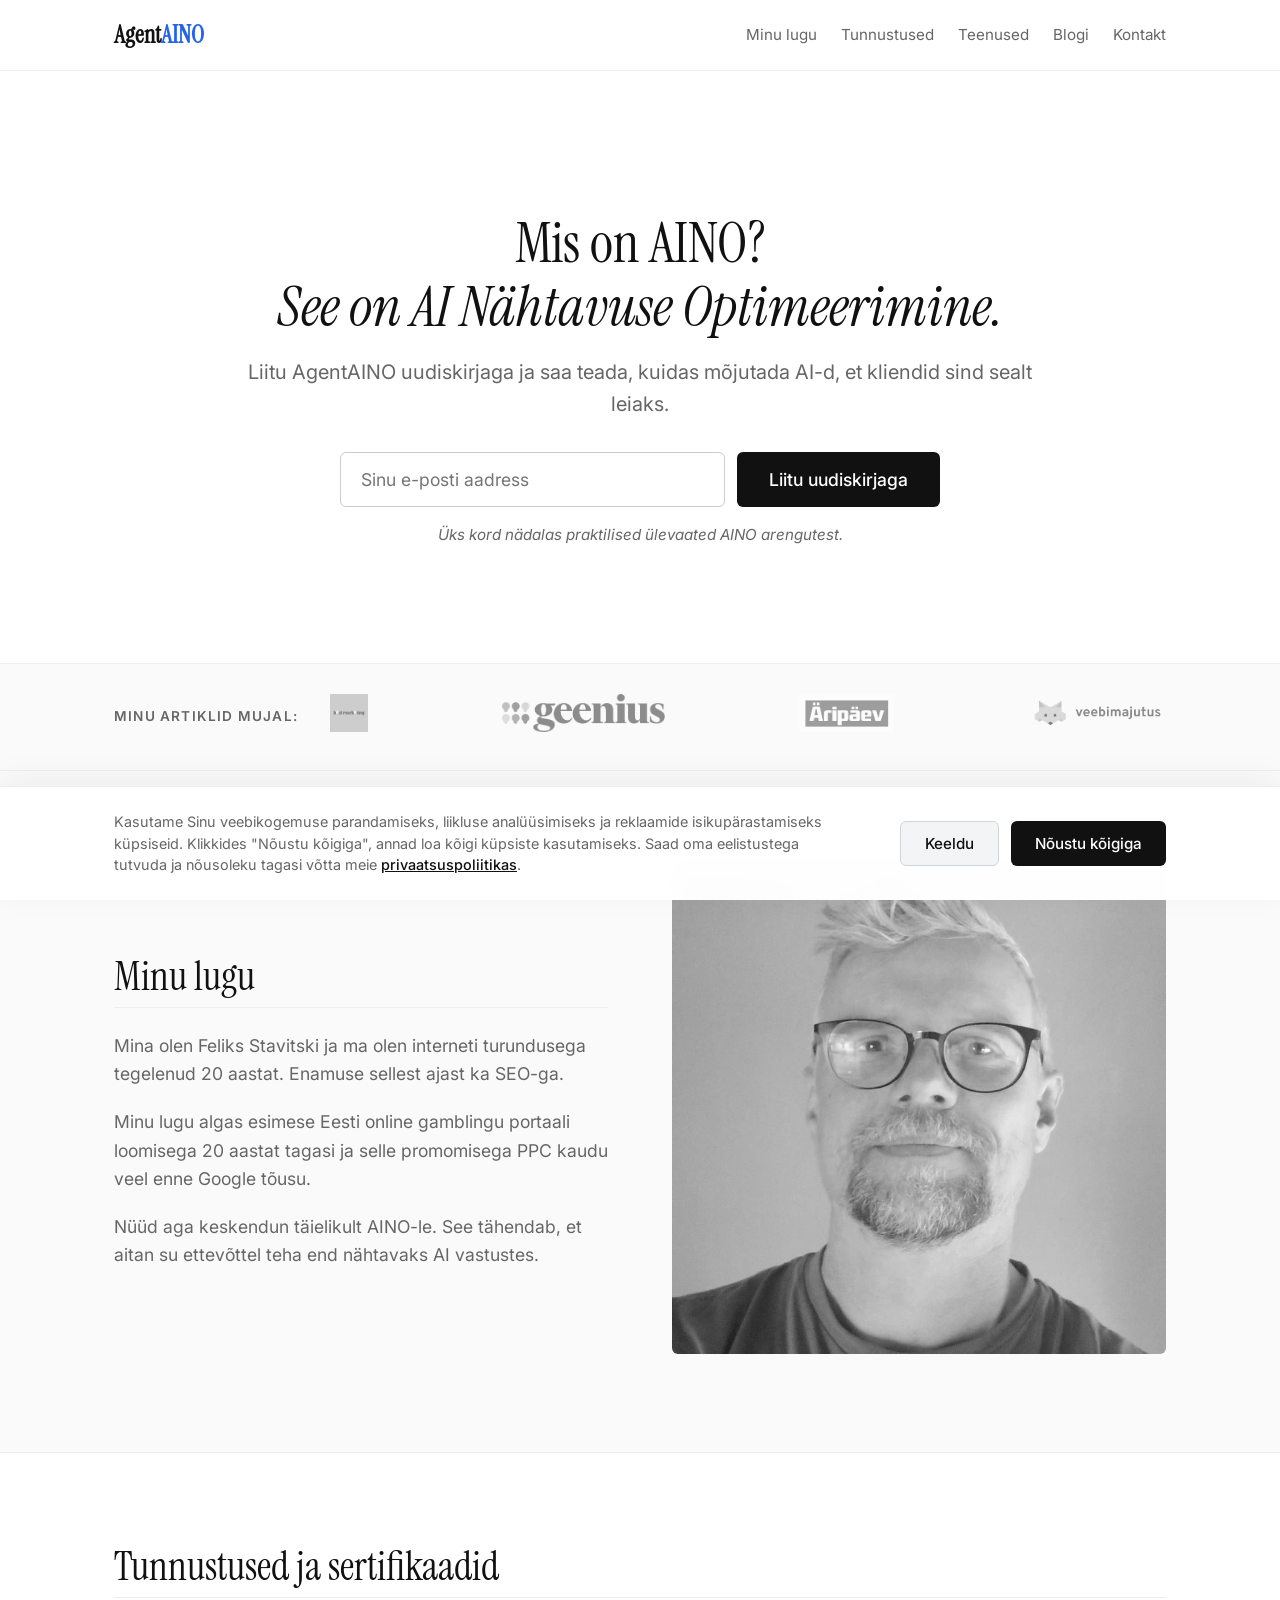
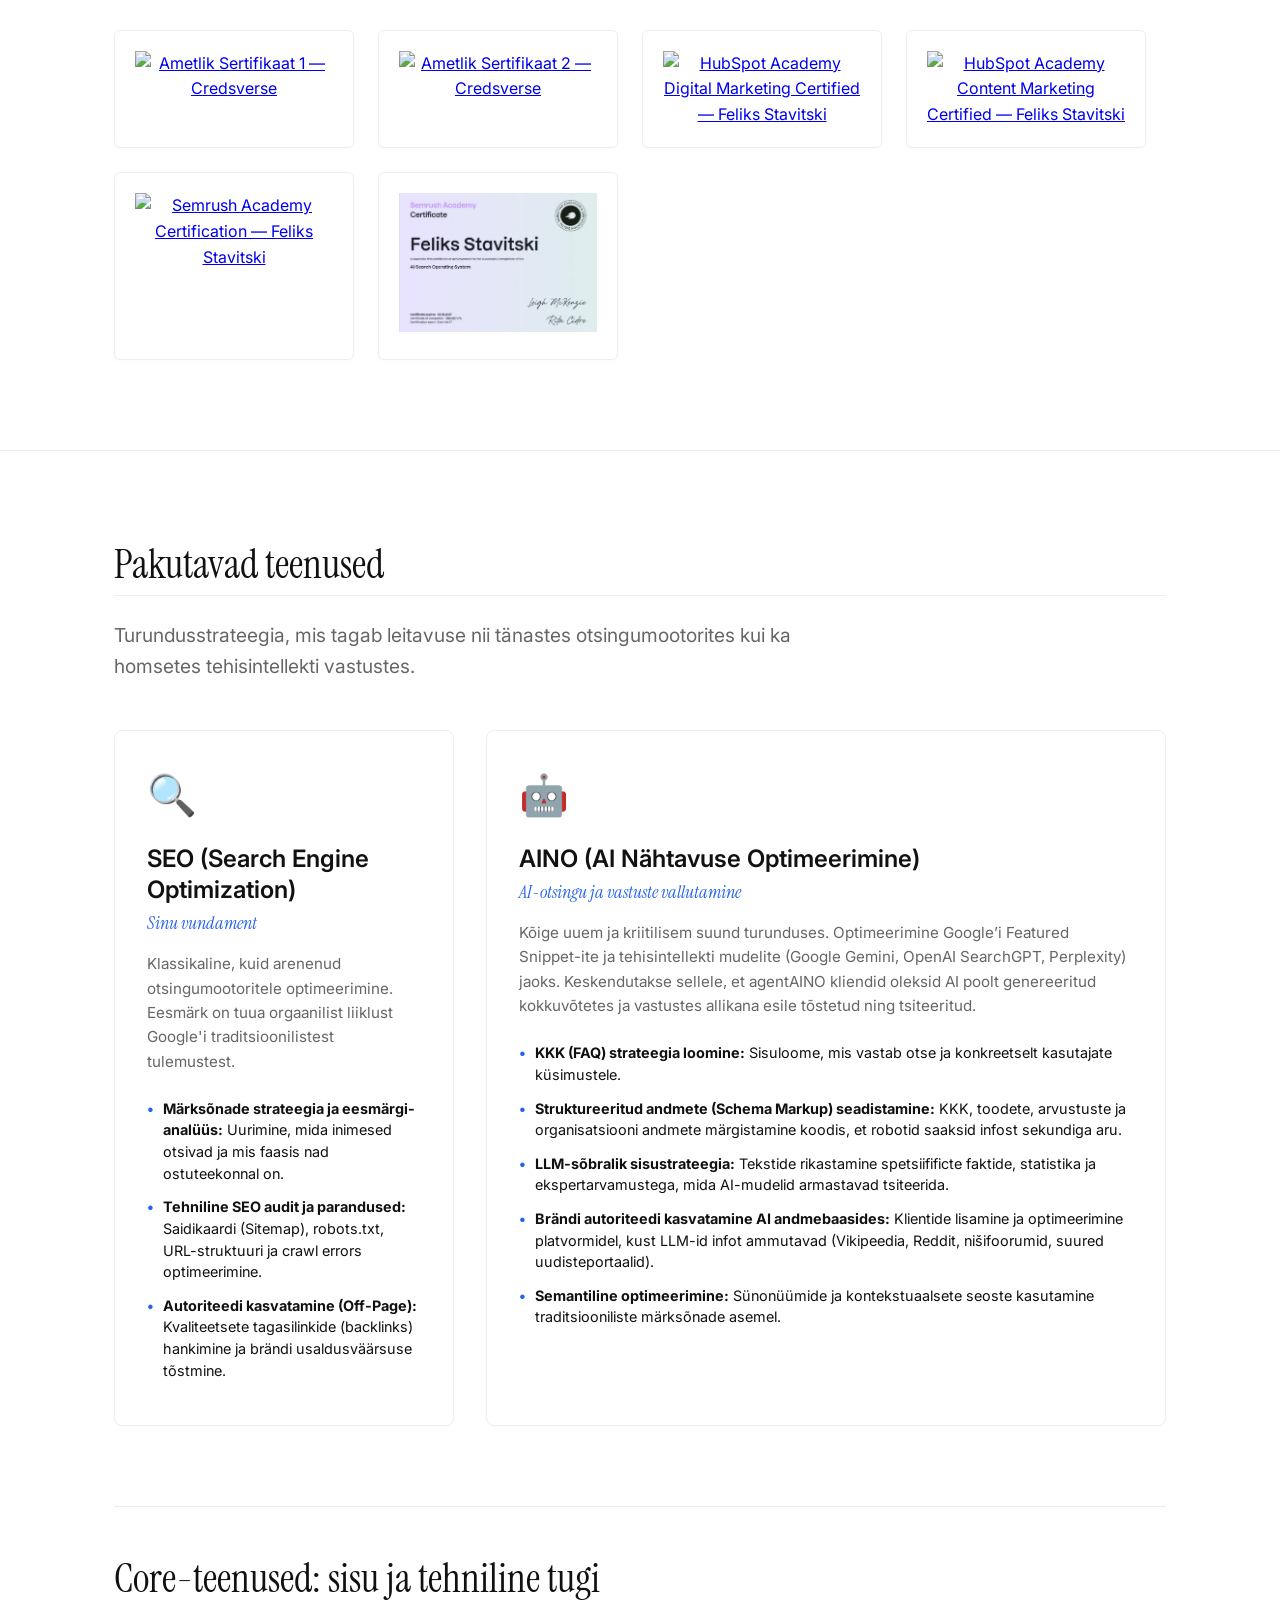
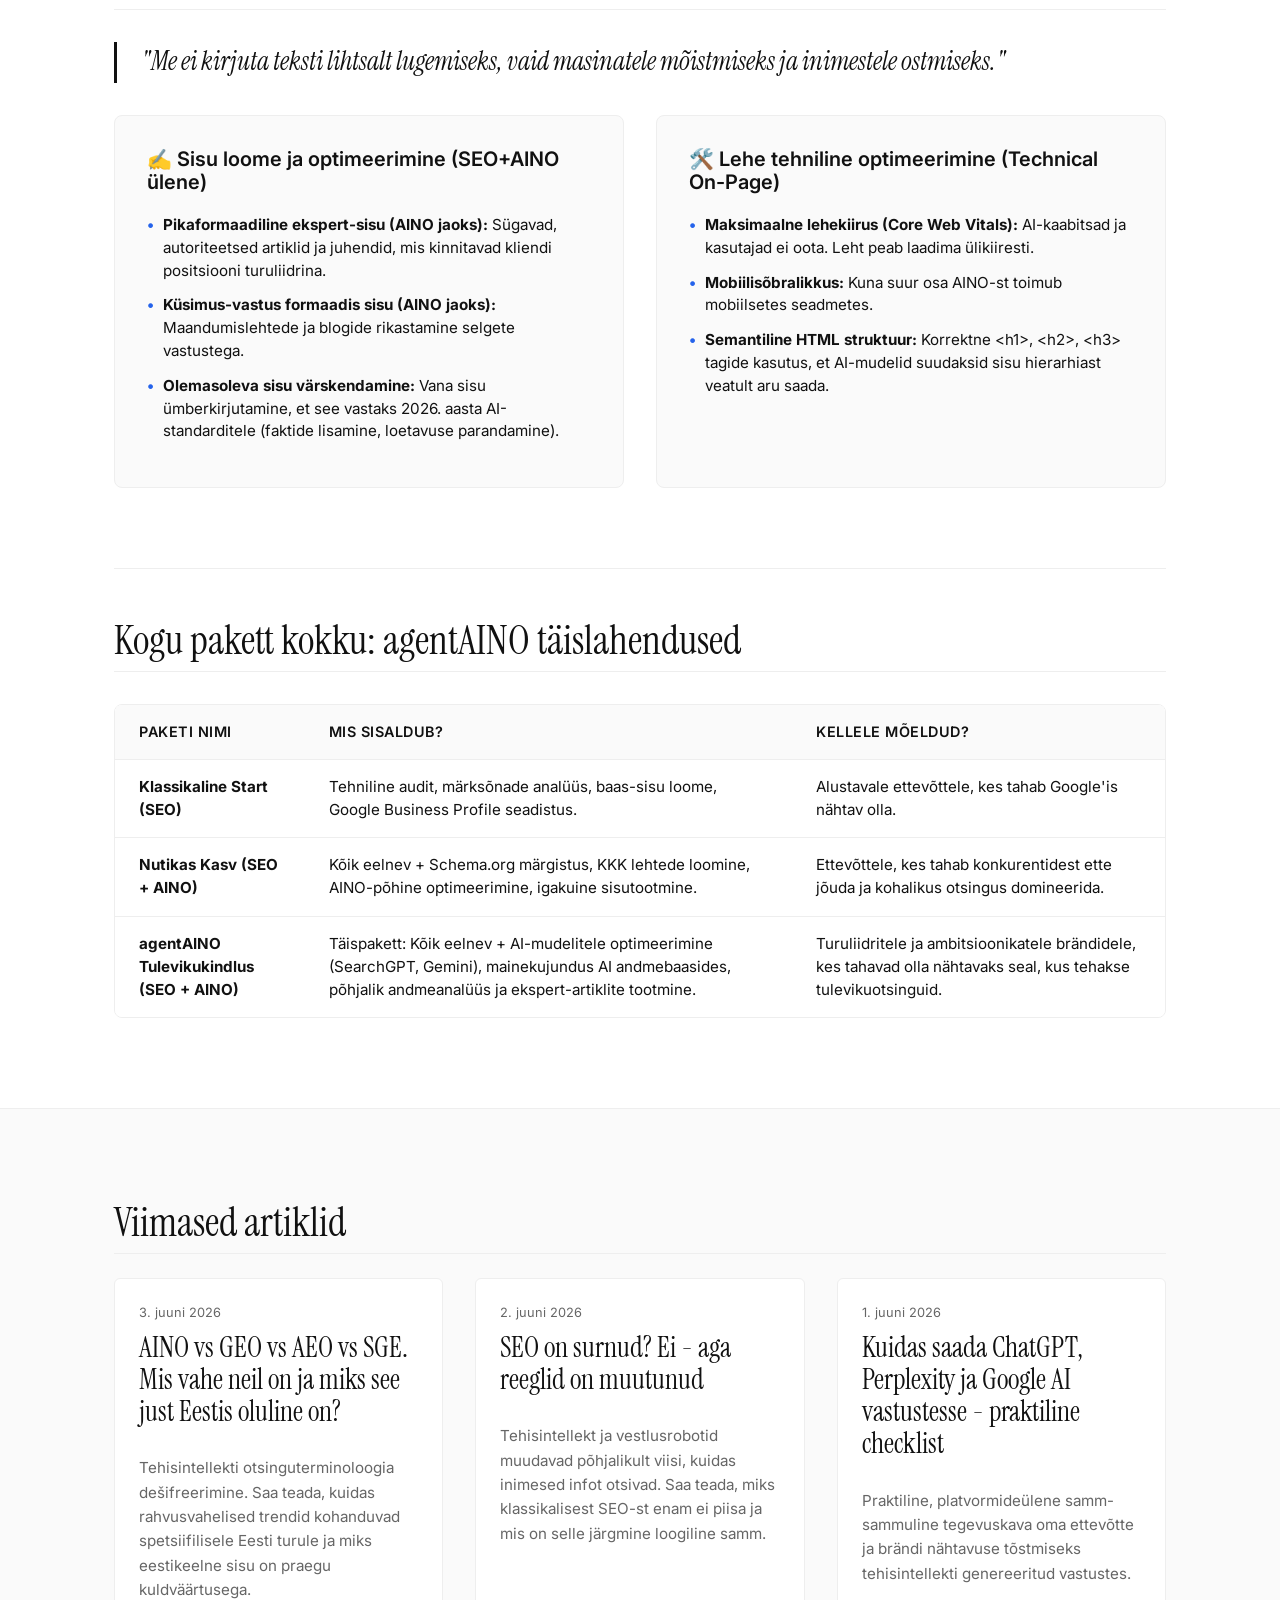
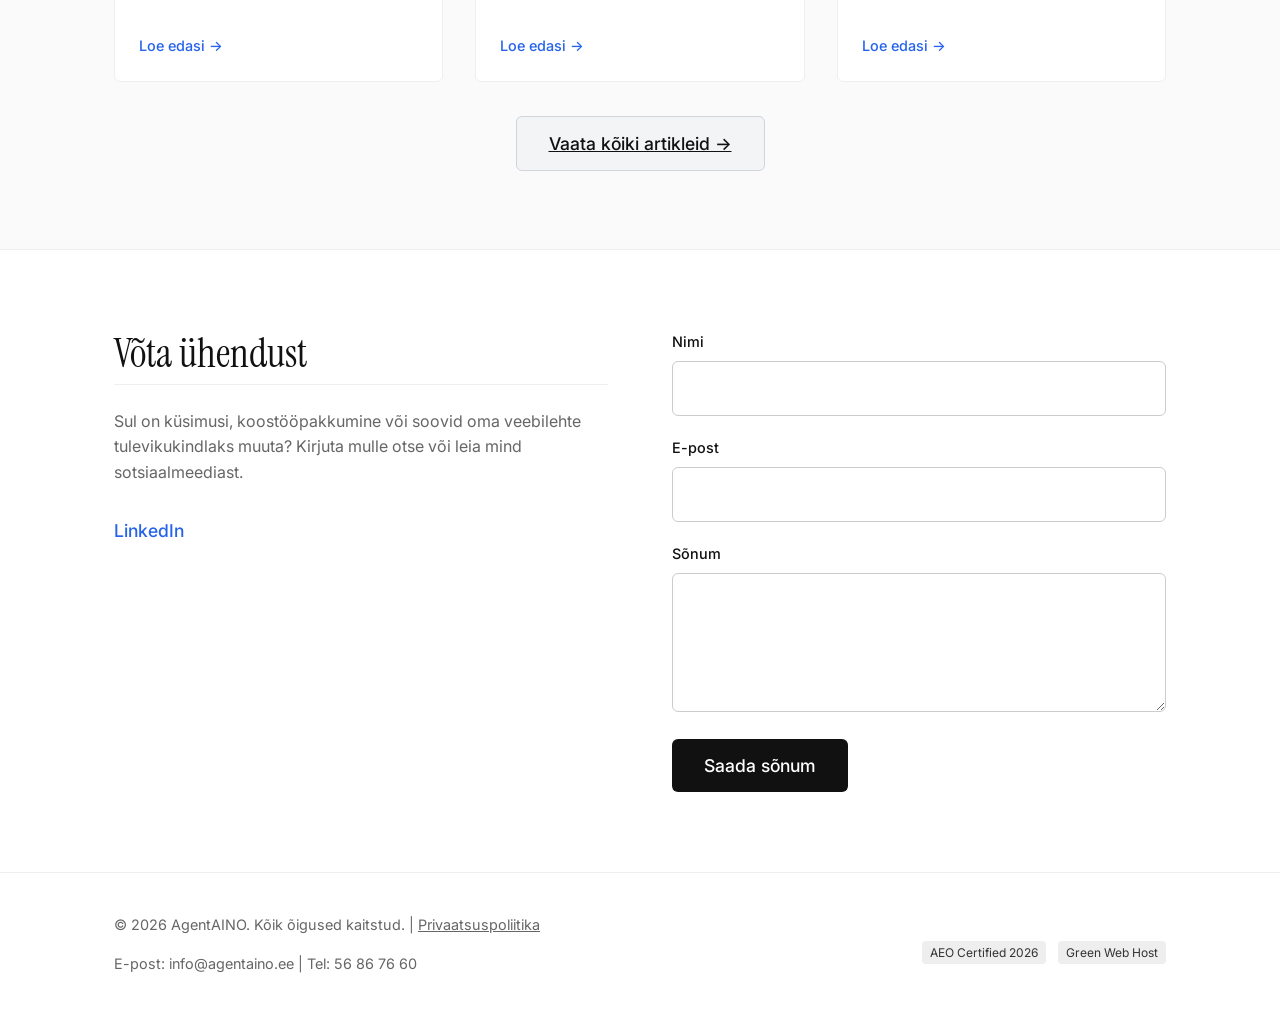
==== index.html @ 5726842a "Update index.html" ====
<!DOCTYPE html>
<html lang="et">
<head>
    <meta charset="UTF-8">
    <meta name="viewport" content="width=device-width, initial-scale=1.0">
    <title>AgentAINO | Feliks Stavitski</title>
    <meta name="description" content="Kuidas mõjutada AI-d, et kliendid sind sealt leiaks. Feliks Stavitski aitab su ettevõttel teha end nähtavaks AI vastustes (AINO).">
    
    <!-- 1. GOOGLE SEARCH CONSOLE KINNITUS -->
    <meta name="google-site-verification" content="PANE_SINU_GOOGLE_SEARCH_CONSOLE_KOOD_SIIN" />

    <!-- 2. GDPR-VASTAV GOOGLE ANALYTICS KOOD KOOS ADMINI VÄLISTAMISEGA -->
    <script>
      if (window.location.search.includes('admin=true')) {
          localStorage.setItem('peida_minu_liiklus', 'true');
          alert('Sinu seade on nüüd Google Analyticsi statistikast edukalt välistatud!');
      }

      function loadGoogleAnalytics() {
          if (localStorage.getItem('peida_minu_liiklus') === 'true') {
              console.log('Google Analytics on brauseri jaoks välja lülitatud (Admin).');
              return;
          }
          if (localStorage.getItem('cookie_consent') === 'accepted') {
              var gaScript = document.createElement('script');
              gaScript.async = true;
              gaScript.src = "https://www.googletagmanager.com/gtag/js?id=G-1CKNGQQE0X";
              document.head.appendChild(gaScript);

              window.dataLayer = window.dataLayer || [];
              function gtag(){dataLayer.push(arguments);}
              gtag('js', new Date());
              gtag('config', 'G-1CKNGQQE0X');
              console.log('Google Analytics edukalt käivitatud nõusoleku alusel.');
          }
      }

      if (localStorage.getItem('cookie_consent') === 'accepted') {
          loadGoogleAnalytics();
      }
    </script>

    <!-- SEO & GEO Meta Tags -->
    <link rel="canonical" href="https://agentaino.ee/">
    <meta name="robots" content="index, follow">
    
    <!-- Open Graph / Facebook -->
    <meta property="og:type" content="website">
    <meta property="og:url" content="https://agentaino.ee/">
    <meta property="og:title" content="AgentAINO | Kuidas mõjutada AI-d, et kliendid sind sealt leiaks">
    <meta property="og:description" content="Feliks Stavitski — 20 aastat internetiturundust ja SEO-d. Nüüd täielikult pühendunud AI Nähtavuse Optimeerimisele.">
    <meta property="og:image" content="https://agentaino.ee/assets/og-image.jpg">

    <!-- Twitter -->
    <meta property="twitter:card" content="summary_large_image">
    <meta property="twitter:url" content="https://agentaino.ee/">
    <meta property="twitter:title" content="AgentAINO | Kuidas mõjutada AI-d, et kliendid sind sealt leiaks">
    <meta property="twitter:description" content="Feliks Stavitski — AI Nähtavuse Optimeerimine (AINO).">

    <!-- Stiilifail -->
    <link rel="stylesheet" href="style.css">

    <!-- AEO/GEO Struktureeritud andmed (JSON-LD) -->
    <script type="application/ld+json">
    {
      "@context": "https://schema.org",
      "@type": "Person",
      "name": "Feliks Stavitski",
      "jobTitle": "AI Nähtavuse Optimeerimise Ekspert",
      "worksFor": {
        "@type": "Organization",
        "name": "AgentAINO"
      },
      "url": "https://agentaino.ee",
      "image": "https://agentaino.ee/assets/AgentAINO_Feliks%20Stavitski.webp",
      "description": "Interneti turunduse ja SEO ekspert 20-aastase kogemusega, kes on keskendunud AI Nähtavuse Optimeerimisele (AINO).",
      "sameAs": [
        "https://www.linkedin.com/in/feliksstavitski/"
      ]
    }
    </script>
</head>
<body>

    <!-- Päis / Navigatsioon -->
    <header class="site-header">
        <div class="container header-container">
            <a href="#" class="logo">Agent<span>AINO</span></a>
            
            <!-- Burger Menüü Nupp -->
            <button class="menu-toggle" aria-label="Ava menüü" aria-expanded="false">
                <span></span>
                <span></span>
                <span></span>
            </button>

            <nav class="main-nav">
                <a href="#minu-lugu">Minu lugu</a>
                <a href="#tunnustused">Tunnustused</a>
                <a href="#teenused">Teenused</a>
                <a href="#blogi">Blogi</a>
                <a href="#kontakt">Kontakt</a>
            </nav>
        </div>
    </header>

    <main>
        <!-- Hero Sektsioon (Uudiskiri) -->
        <section class="hero-section">
            <div class="container hero-container">
                <h1>Mis on AINO? <br><em>See on AI Nähtavuse Optimeerimine.</em></h1>
                <p class="subtitle">Liitu AgentAINO uudiskirjaga ja saa teada, kuidas mõjutada AI-d, et kliendid sind sealt leiaks.</p>
                
                <form class="newsletter-form" action="#" method="POST">
                    <input type="email" name="email" placeholder="Sinu e-posti aadress" required aria-label="E-post">
                    <button type="submit" class="btn">Liitu uudiskirjaga</button>
                </form>
                
                <p class="form-explanation">Üks kord nädalas praktilised ülevaated AINO arengutest.</p>
            </div>
        </section>

        <!-- MEEDIA LOGORIBA -->
        <section class="media-section">
            <div class="container media-container">
                <span class="media-title">Minu artiklid mujal:</span>
                <div class="media-logos">
                    <a href="https://www.bestmarketing.ee/arvamused/2025/11/05/feliks-stavitski-kuidas-ai-voiks-muuta-eesti-vaikeettevotete-eksporti" target="_blank" rel="noopener">
                        <img src="assets/Feliks_Stavitski_artikkel_bestmarketing.webp" alt="Feliks Stavitski eksperdiartikkel BestMarketing portaalis" loading="lazy">
                    </a>
                    <a href="https://geenius.delfi.ee/artikkel/120513293/milliseid-numbreid-tuleb-veebilehe-analuutikas-kindlasti-jalgida" target="_blank" rel="noopener">
                        <img src="assets/Feliks_Stavitski_artikkel_geenius.webp" alt="Feliks Stavitski digiartikkel Geenius portaalis" loading="lazy">
                    </a>
                    <a href="https://www.aripaev.ee/arvamused/2026/04/08/feliks-stavitski-laseme-tehisarul-riigi-ara-automatiseerida" target="_blank" rel="noopener">
                        <img src="assets/Feliks_Stavitski_artikkel_%C3%A4rip%C3%A4ev.webp" alt="Feliks Stavitski arvamuslugu Äripäevas" loading="lazy">
                    </a>
                    <a href="https://www.veebimajutus.ee/blogi/milliseid-vigu-inimesed-seo-optimeerimisel-teevad" target="_blank" rel="noopener">
                        <img src="assets/Feliks_Stavitski_artikkel_veebimajutus.webp" alt="Feliks Stavitski SEO-artikkel Veebimajutuse blogis" loading="lazy">
                    </a>
                </div>
            </div>
        </section>

        <!-- Minu lugu Sektsioon -->
        <section id="minu-lugu" class="about-section">
            <div class="container about-container">
                <div class="about-text">
                    <h2>Minu lugu</h2>
                    <p>Mina olen Feliks Stavitski ja ma olen interneti turundusega tegelenud 20 aastat. Enamuse sellest ajast ka SEO-ga.</p>
                    <p>Minu lugu algas esimese Eesti online gamblingu portaali loomisega 20 aastat tagasi ja selle promomisega PPC kaudu veel enne Google tõusu.</p>
                    <p>Nüüd aga keskendun täielikult AINO-le. See tähendab, et aitan su ettevõttel teha end nähtavaks AI vastustes.</p>
                </div>
                <div class="about-image">
                    <img src="assets/AgentAINO_Feliks%20Stavitski.webp" alt="Feliks Stavitski — AI nähtavuse optimeerimise (AINO) ja GEO ekspert, AgentAINO asutaja" loading="lazy">
                </div>
            </div>
        </section>

        <!-- TUNNUSTUSED JA SERTIFIKAADID (Täiendatud AI Search Operating System sertifikaadiga) -->
        <section id="tunnustused" class="certificates-section">
            <div class="container">
                <h2>Tunnustused ja sertifikaadid</h2>
                <div class="certificates-grid">
                    <a href="https://credsverse.com/credentials/02e17697-cbb0-40c7-9d77-47339e58a137?preview=2" target="_blank" rel="noopener">
                        <img src="https://cdn.certifier.io/829696cd-5e45-4776-92f8-4599322eb12d/credentials/01kss4g2xgybfp8n444ky3b62r/designs/01k5rpvwr2jsne68h3k9tbqrrk/rMreqlpdy-.png" alt="Ametlik Sertifikaat 1 — Credsverse" loading="lazy">
                    </a>
                    <a href="https://credsverse.com/credentials/1406b9cf-5219-427c-a796-517bdebd5019?preview=2" target="_blank" rel="noopener">
                        <img src="https://cdn.certifier.io/829696cd-5e45-4776-92f8-4599322eb12d/credentials/01ksp6h95vzcv12p7e8jfkftav/designs/01jkd9x7dv62fr6v3bqykrz07q/82gJo0-h1b.png" alt="Ametlik Sertifikaat 2 — Credsverse" loading="lazy">
                    </a>
                    <a href="https://app-eu1.hubspot.com/academy/achievements/qkfc47m3/en/1/feliks-stavitski/digital-marketing-certified" target="_blank" rel="noopener" title="Digital Marketing Certified">
                        <img src="https://hubspot-credentials-na1.s3.amazonaws.com/prod/badges/user/6d4f060c3f2d4fe18c5c02876203dd7a.png" alt="HubSpot Academy Digital Marketing Certified — Feliks Stavitski" loading="lazy">
                    </a>
                    <a href="https://app-eu1.hubspot.com/academy/achievements/gd0zvj7b/en/1/feliks-stavitski/content-marketing-certified" target="_blank" rel="noopener" title="Content Marketing Certified">
                        <img src="https://hubspot-credentials-na1.s3.amazonaws.com/prod/badges/user/75b57637818d48fba0bc82acff2e002c.png" alt="HubSpot Academy Content Marketing Certified — Feliks Stavitski" loading="lazy">
                    </a>
                    <a href="https://static.semrush.com/academy/certificates/88b0817e7b/feliks-stavitski_37.pdf" target="_blank" rel="noopener" title="Semrush Academy Certified">
                        <img src="https://cdn.worldvectorlogo.com/logos/semrush-icon.svg" alt="Semrush Academy Certification — Feliks Stavitski" loading="lazy">
                    </a>
                    <a href="assets/AI-Search-Operating-System-sertifikaat.webp" target="_blank" rel="noopener" title="AI Search Operating System Certified">
                        <img src="assets/AI-Search-Operating-System-sertifikaat.webp" alt="AI Search Operating System Sertifikaat — Feliks Stavitski" loading="lazy">
                    </a>
                </div>
            </div>
        </section>

        <!-- TEENUSTE SEKTSIOON -->
        <section id="teenused" class="services-section">
            <div class="container">
                <h2>Pakutavad teenused</h2>
                <p class="section-lead">Turundusstrateegia, mis tagab leitavuse nii tänastes otsingumootorites kui ka homsetes tehisintellekti vastustes.</p>
                
                <div class="services-pillars">
                    <!-- SEO tulp (1/3 laiust) -->
                    <div class="pillar-card">
                        <div class="pillar-icon">🔍</div>
                        <h3>SEO (Search Engine Optimization) <br><span>Sinu vundament</span></h3>
                        <p>Klassikaline, kuid arenenud otsingumootoritele optimeerimine. Eesmärk on tuua orgaanilist liiklust Google'i traditsioonilistest tulemustest.</p>
                        <ul>
                            <li><strong>Märksõnade strateegia ja eesmärgi-analüüs:</strong> Uurimine, mida inimesed otsivad ja mis faasis nad ostuteekonnal on.</li>
                            <li><strong>Tehniline SEO audit ja parandused:</strong> Saidikaardi (Sitemap), robots.txt, URL-struktuuri ja crawl errors optimeerimine.</li>
                            <li><strong>Autoriteedi kasvatamine (Off-Page):</strong> Kvaliteetsete tagasilinkide (backlinks) hankimine ja brändi usaldusväärsuse tõstmine.</li>
                        </ul>
                    </div>

                    <!-- AINO tulp (2/3 laiust) -->
                    <div class="pillar-card">
                        <div class="pillar-icon">🤖</div>
                        <h3>AINO (AI Nähtavuse Optimeerimine) <br><span>AI-otsingu ja vastuste vallutamine</span></h3>
                        <p>Kõige uuem ja kriitilisem suund turunduses. Optimeerimine Google’i Featured Snippet-ite ja tehisintellekti mudelite (Google Gemini, OpenAI SearchGPT, Perplexity) jaoks. Keskendutakse sellele, et agentAINO kliendid oleksid AI poolt genereeritud kokkuvõtetes ja vastustes allikana esile tõstetud ning tsiteeritud.</p>
                        <div class="pillar-features-grid">
                            <ul>
                                <li><strong>KKK (FAQ) strateegia loomine:</strong> Sisuloome, mis vastab otse ja konkreetselt kasutajate küsimustele.</li>
                                <li><strong>Struktureeritud andmete (Schema Markup) seadistamine:</strong> KKK, toodete, arvustuste ja organisatsiooni andmete märgistamine koodis, et robotid saaksid infost sekundiga aru.</li>
                                <li><strong>LLM-sõbralik sisustrateegia:</strong> Tekstide rikastamine spetsiifificte faktide, statistika ja ekspertarvamustega, mida AI-mudelid armastavad tsiteerida.</li>
                                <li><strong>Brändi autoriteedi kasvatamine AI andmebaasides:</strong> Klientide lisamine ja optimeerimine platvormidel, kust LLM-id infot ammutavad (Vikipeedia, Reddit, nišifoorumid, suured uudisteportaalid).</li>
                                <li><strong>Semantiline optimeerimine:</strong> Sünonüümide ja kontekstuaalsete seoste kasutamine traditsiooniliste märksõnade asemel.</li>
                            </ul>
                        </div>
                    </div>
                </div>

                <!-- Core-teenused -->
                <div class="core-services-block">
                    <h2>Core-teenused: sisu ja tehniline tugi</h2>
                    <blockquote class="services-quote">"Me ei kirjuta teksti lihtsalt lugemiseks, vaid masinatele mõistmiseks ja inimestele ostmiseks."</blockquote>
                    
                    <div class="core-grid">
                        <div class="core-card">
                            <h3>✍️ Sisu loome ja optimeerimine (SEO+AINO ülene)</h3>
                            <ul>
                                <li><strong>Pikaformaadiline ekspert-sisu (AINO jaoks):</strong> Sügavad, autoriteetsed artiklid ja juhendid, mis kinnitavad kliendi positsiooni turuliidrina.</li>
                                <li><strong>Küsimus-vastus formaadis sisu (AINO jaoks):</strong> Maandumislehtede ja blogide rikastamine selgete vastustega.</li>
                                <li><strong>Olemasoleva sisu värskendamine:</strong> Vana sisu ümberkirjutamine, et see vastaks 2026. aasta AI-standarditele (faktide lisamine, loetavuse parandamine).</li>
                            </ul>
                        </div>
                        <div class="core-card">
                            <h3>🛠️ Lehe tehniline optimeerimine (Technical On-Page)</h3>
                            <ul>
                                <li><strong>Maksimaalne lehekiirus (Core Web Vitals):</strong> AI-kaabitsad ja kasutajad ei oota. Leht peab laadima ülikiiresti.</li>
                                <li><strong>Mobiilisõbralikkus:</strong> Kuna suur osa AINO-st toimub mobiilsetes seadmetes.</li>
                                <li><strong>Semantiline HTML struktuur:</strong> Korrektne &lt;h1&gt;, &lt;h2&gt;, &lt;h3&gt; tagide kasutus, et AI-mudelid suudaksid sisu hierarhiast veatult aru saada.</li>
                            </ul>
                        </div>
                    </div>
                </div>

                <!-- Täislahendused / Paketid -->
                <div class="packages-block">
                    <h2>Kogu pakett kokku: agentAINO täislahendused</h2>
                    <div class="table-container">
                        <table>
                            <thead>
                                <tr>
                                    <th>Paketi nimi</th>
                                    <th>Mis sisaldub?</th>
                                    <th>Kellele mõeldud?</th>
                                </tr>
                            </thead>
                            <tbody>
                                <tr>
                                    <td><strong>Klassikaline Start (SEO)</strong></td>
                                    <td>Tehniline audit, märksõnade analüüs, baas-sisu loome, Google Business Profile seadistus.</td>
                                    <td>Alustavale ettevõttele, kes tahab Google'is nähtav olla.</td>
                                </tr>
                                <tr>
                                    <td><strong>Nutikas Kasv (SEO + AINO)</strong></td>
                                    <td>Kõik eelnev + Schema.org märgistus, KKK lehtede loomine, AINO-põhine optimeerimine, igakuine sisutootmine.</td>
                                    <td>Ettevõttele, kes tahab konkurentidest ette jõuda ja kohalikus otsingus domineerida.</td>
                                </tr>
                                <tr>
                                    <td><strong>agentAINO Tulevikukindlus<br>(SEO + AINO)</strong></td>
                                    <td>Täispakett: Kõik eelnev + AI-mudelitele optimeerimine (SearchGPT, Gemini), mainekujundus AI andmebaasides, põhjalik andmeanalüüs ja ekspert-artiklite tootmine.</td>
                                    <td>Turuliidritele ja ambitsioonikatele brändidele, kes tahavad olla nähtavaks seal, kus tehakse tulevikuotsinguid.</td>
                                </tr>
                            </tbody>
                        </table>
                    </div>
                </div>

            </div>
        </section>

        <!-- Blogi Sektsioon -->
        <section id="blogi" class="blog-section">
            <div class="container">
                <h2>Viimased artiklid</h2>
                <div class="blog-grid">
                    
                    <!-- Artikkel 1 -->
                    <article class="blog-card">
                        <span class="blog-date">3. juuni 2026</span>
                        <h3><a href="blogi/aino-vs-geo-aeo-sge.html">AINO vs GEO vs AEO vs SGE. Mis vahe neil on ja miks see just Eestis oluline on?</a></h3>
                        <p>Tehisintellekti otsinguterminoloogia dešifreerimine. Saa teada, kuidas rahvusvahelised trendid kohanduvad spetsiifilisele Eesti turule ja miks eestikeelne sisu on praegu kuldväärtusega.</p>
                        <a href="blogi/aino-vs-geo-aeo-sge.html" class="read-more">Loe edasi &rarr;</a>
                    </article>

                    <!-- Artikkel 2 -->
                    <article class="blog-card">
                        <span class="blog-date">2. juuni 2026</span>
                        <h3><a href="blogi/seo-on-surnud.html">SEO on surnud? Ei - aga reeglid on muutunud</a></h3>
                        <p>Tehisintellekt ja vestlusrobotid muudavad põhjalikult viisi, kuidas inimesed infot otsivad. Saa teada, miks klassikalisest SEO-st enam ei piisa ja mis on selle järgmine loogiline samm.</p>
                        <a href="blogi/seo-on-surnud.html" class="read-more">Loe edasi &rarr;</a>
                    </article>

                    <!-- Artikkel 3 -->
                    <article class="blog-card">
                        <span class="blog-date">1. juuni 2026</span>
                        <h3><a href="blogi/ai-vastustesse-checklist.html">Kuidas saada ChatGPT, Perplexity ja Google AI vastustesse - praktiline checklist</a></h3>
                        <p>Praktiline, platvormideülene samm-sammuline tegevuskava oma ettevõtte ja brändi nähtavuse tõstmiseks tehisintellekti genereeritud vastustes.</p>
                        <a href="blogi/ai-vastustesse-checklist.html" class="read-more">Loe edasi &rarr;</a>
                    </article>

                </div>
                
                <div style="text-align: center; margin-top: 48px;">
                    <a href="blogi/index.html" class="btn btn-secondary">Vaata kõiki artikleid &rarr;</a>
                </div>
            </div>
        </section>

        <!-- Kontakt Sektsioon -->
        <section id="kontakt" class="contact-section">
            <div class="container contact-container">
                <div class="contact-info">
                    <h2>Võta ühendust</h2>
                    <p>Sul on küsimusi, koostööpakkumine või soovid oma veebilehte tulevikukindlaks muuta? Kirjuta mulle otse või leia mind sotsiaalmeediast.</p>
                    <div class="social-links">
                        <a href="https://www.linkedin.com/in/feliksstavitski/" target="_blank" rel="noopener">LinkedIn</a>
                    </div>
                </div>
                
                <form class="contact-form" action="#" method="POST">
                    <div class="form-group">
                        <label for="name">Nimi</label>
                        <input type="text" id="name" name="nimi" required>
                    </div>
                    <div class="form-group">
                        <label for="email">E-post</label>
                        <input type="email" id="email" name="email" required>
                    </div>
                    <div class="form-group">
                        <label for="message">Sõnum</label>
                        <textarea id="message" name="sonum" rows="5" required></textarea>
                    </div>
                    <button type="submit" class="btn">Saada sõnum</button>
                </form>
            </div>
        </section>
    </main>

    <!-- Jalus -->
    <footer class="site-footer">
        <div class="container footer-container">
            <div class="footer-left">
                <p>&copy; 2026 AgentAINO. Kõik õigused kaitstud. | <a href="privaatsuspoliitika.html" style="color: var(--text-muted); text-decoration: underline;">Privaatsuspoliitika</a></p>
                <p class="footer-contact">E-post: info@agentaino.ee | Tel: 56 86 76 60</p>
            </div>
            <div class="footer-right">
                <div class="certificates">
                    <span class="cert-badge">AEO Certified 2026</span>
                    <span class="cert-badge">Green Web Host</span>
                </div>
            </div>
        </div>
    </footer>

    <!-- KÜPSISTE NÕUSOLEKU BÄNNER -->
    <div id="cookie-banner" class="cookie-banner">
        <div class="container cookie-container">
            <p>Kasutame Sinu veebikogemuse parandamiseks, liikluse analüüsimiseks ja reklaamide isikupärastamiseks küpsiseid. Klikkides "Nõustu kõigiga", annad loa kõigi küpsiste kasutamiseks. Saad oma eelistustega tutvuda ja nõusoleku tagasi võtta meie <a href="privaatsuspoliitika.html">privaatsuspoliitikas</a>.</p>
            <div class="cookie-buttons">
                <button id="decline-cookies" class="btn btn-secondary">Keeldu</button>
                <button id="accept-cookies" class="btn">Nõustu kõigiga</button>
            </div>
        </div>
    </div>

    <script src="script.js"></script>
</body>
</html>
---- style.css ----
/* Fontide sissetoomine Google Fontsist */
@import url('https://fonts.googleapis.com/css2?family=Inter:wght@400;500;600&family=Instrument+Serif:ital,wght@0,400;1,400&display=swap');

/* Globaalsed muutujad lihtsaks haldamiseks */
:root {
    --bg-color: #ffffff;
    --text-main: #111111;
    --text-muted: #666666;
    --accent: #2563eb; 
    --accent-hover: #1d4ed8;
    --border-color: #eeeeee;
    
    --font-sans: 'Inter', sans-serif;
    --font-serif: 'Instrument Serif', Georgia, serif;
}

/* Lähtestamine (Reset) */
* {
    margin: 0;
    padding: 0;
    box-sizing: border-box;
}

html {
    scroll-behavior: smooth;
}

body {
    background-color: var(--bg-color);
    color: var(--text-main);
    font-family: var(--font-sans);
    line-height: 1.6;
    font-size: 16px;
    -webkit-font-smoothing: antialiased;
}

.container {
    width: 100%;
    max-width: 1100px;
    margin: 0 auto;
    padding: 0 24px;
}

/* Tüpograafia */
h1, h2, h3 {
    font-family: var(--font-serif);
    font-weight: 400;
    line-height: 1.15;
    margin-bottom: 16px;
}

h1 { font-size: 3.5rem; }
h2 { font-size: 2.5rem; border-bottom: 1px solid var(--border-color); padding-bottom: 8px; margin-bottom: 24px; }
h3 { font-size: 1.75rem; }

p {
    color: var(--text-muted);
    margin-bottom: 16px;
}

em {
    font-family: var(--font-serif);
    font-style: italic;
}

/* Päis */
.site-header {
    border-bottom: 1px solid var(--border-color);
    position: sticky;
    top: 0;
    background: rgba(255, 255, 255, 0.95);
    backdrop-filter: blur(8px);
    z-index: 100;
}

.header-container {
    display: flex;
    justify-content: space-between;
    align-items: center;
    height: 70px;
    position: relative;
}

.logo {
    font-family: var(--font-serif);
    font-size: 1.5rem;
    text-decoration: none;
    color: var(--text-main);
    font-weight: bold;
}

.logo span { color: var(--accent); }

.main-nav {
    display: flex;
    align-items: center;
}

.main-nav a {
    text-decoration: none;
    color: var(--text-muted);
    margin-left: 24px;
    font-size: 0.95rem;
    transition: color 0.2s ease;
}

.main-nav a:hover { color: var(--text-main); }

/* Burger Menüü nupp (Desktopis peidus) */
.menu-toggle {
    display: none;
    flex-direction: column;
    justify-content: space-between;
    width: 24px;
    height: 18px;
    background: none;
    border: none;
    cursor: pointer;
    padding: 0;
    z-index: 110;
}

.menu-toggle span {
    display: block;
    width: 100%;
    height: 2px;
    background-color: var(--text-main);
    transition: transform 0.3s ease, opacity 0.3s ease;
}

/* Hero / Uudiskiri */
.hero-section {
    padding: 140px 0 100px 0;
    text-align: center;
}

.hero-container { max-width: 850px; }
.subtitle { font-size: 1.25rem; margin-bottom: 32px; }

.newsletter-form {
    display: flex;
    gap: 12px;
    max-width: 600px;
    margin: 0 auto 16px auto;
}

.form-explanation {
    font-size: 0.95rem;
    color: var(--text-muted);
    font-style: italic;
}

/* Tekstikastide kapitaalne uuendus */
input[type="email"], input[type="text"], textarea {
    width: 100%;
    padding: 16px 20px;
    border: 1px solid #cccccc;
    border-radius: 6px;
    font-family: var(--font-sans);
    font-size: 1.1rem;
    color: var(--text-main);
    outline: none;
    transition: border-color 0.2s, box-shadow 0.2s;
    background-color: #ffffff;
}

input:focus, textarea:focus { 
    border-color: var(--text-main);
    box-shadow: 0 0 0 3px rgba(0,0,0,0.05);
}

.btn {
    background-color: var(--text-main);
    color: white;
    border: none;
    padding: 16px 32px;
    border-radius: 6px;
    font-family: var(--font-sans);
    font-size: 1.1rem;
    font-weight: 500;
    cursor: pointer;
    white-space: nowrap;
    transition: background-color 0.2s;
}

.btn:hover { background-color: var(--accent); }

.btn.btn-secondary {
    background-color: #f3f4f6;
    color: var(--text-main);
    border: 1px solid #d1d5db;
}
.btn.btn-secondary:hover {
    background-color: #e5e7eb;
}

/* Meedia sektsioon (Logoriba) */
.media-section {
    background-color: #fafafa;
    border-top: 1px solid var(--border-color);
    border-bottom: 1px solid var(--border-color);
    padding: 30px 0;
}
.media-container {
    display: flex;
    align-items: center;
    justify-content: space-between;
    gap: 32px;
}
.media-title {
    font-size: 0.85rem;
    text-transform: uppercase;
    letter-spacing: 1.2px;
    color: var(--text-muted);
    font-weight: 600;
    white-space: nowrap;
}
.media-logos {
    display: flex;
    align-items: center;
    justify-content: space-between;
    flex-grow: 1;
    gap: 48px;
}
.media-logos a { display: block; }
.media-logos img {
    max-height: 38px;
    width: auto;
    object-fit: contain;
    filter: grayscale(100%);
    opacity: 0.5;
    transition: filter 0.3s ease, opacity 0.3s ease;
}
.media-logos img:hover {
    filter: grayscale(0%);
    opacity: 1;
}

/* TEENUSTE SEKTIUUNI STIILID */
.services-section {
    padding: 90px 0;
    background-color: #ffffff;
}
.section-lead {
    font-size: 1.2rem;
    color: var(--text-muted);
    margin-bottom: 48px;
    max-width: 750px;
}
.services-pillars {
    display: grid;
    grid-template-columns: minmax(0, 1fr) minmax(0, 2fr);
    gap: 32px;
    margin-bottom: 64px;
}
.pillar-card {
    background: #ffffff;
    border: 1px solid var(--border-color);
    padding: 32px;
    border-radius: 8px;
    box-shadow: 0 2px 8px rgba(0,0,0,0.01);
    transition: transform 0.25s ease, box-shadow 0.25s ease;
}
.pillar-card:hover {
    transform: translateY(-4px);
    box-shadow: 0 12px 24px rgba(0,0,0,0.04);
}
.pillar-icon {
    font-size: 2.5rem;
    margin-bottom: 16px;
}
.pillar-card h3 {
    font-size: 1.5rem;
    font-family: var(--font-sans);
    font-weight: 600;
    margin-bottom: 16px;
    line-height: 1.3;
}
.pillar-card h3 span {
    font-family: var(--font-serif);
    font-size: 1.15rem;
    color: var(--accent);
    font-weight: 400;
    font-style: italic;
}
.pillar-card p {
    font-size: 0.95rem;
    margin-bottom: 24px;
}
.pillar-card ul, .core-card ul {
    list-style: none;
    padding-left: 0;
}
.pillar-card li, .core-card li {
    font-size: 0.9rem;
    color: var(--text-main);
    margin-bottom: 12px;
    position: relative;
    padding-left: 16px;
    line-height: 1.5;
}
.pillar-card li::before, .core-card li::before {
    content: "•";
    position: absolute;
    left: 0;
    color: var(--accent);
    font-weight: bold;
}

/* Core-teenuste plokk */
.core-services-block {
    margin: 80px 0;
    padding-top: 48px;
    border-top: 1px solid var(--border-color);
}
.services-quote {
    font-family: var(--font-serif);
    font-size: 1.6rem;
    font-style: italic;
    color: var(--text-main);
    border-left: 3px solid var(--text-main);
    padding-left: 24px;
    margin: 32px 0;
}
.core-grid {
    display: grid;
    grid-template-columns: repeat(2, 1fr);
    gap: 32px;
}
.core-card {
    background: #fafafa;
    padding: 32px;
    border-radius: 8px;
    border: 1px solid var(--border-color);
}
.core-card h3 {
    font-size: 1.25rem;
    font-family: var(--font-sans);
    font-weight: 600;
    margin-bottom: 20px;
}
.core-card li {
    font-size: 0.95rem;
}

/* Paketid / Tabeli mahuti */
.packages-block {
    margin-top: 80px;
    padding-top: 48px;
    border-top: 1px solid var(--border-color);
}
.table-container {
    width: 100%;
    overflow-x: auto;
    margin-top: 32px;
    border: 1px solid var(--border-color);
    border-radius: 8px;
}
table {
    width: 100%;
    border-collapse: collapse;
    font-size: 0.95rem;
    text-align: left;
    background: #ffffff;
}
th, td {
    padding: 16px 24px;
    border-bottom: 1px solid var(--border-color);
    vertical-align: top;
    line-height: 1.5;
}
th {
    background-color: #fafafa;
    font-weight: 600;
    color: var(--text-main);
    font-size: 0.9rem;
    text-transform: uppercase;
    letter-spacing: 0.5px;
}
tr:last-child td {
    border-bottom: none;
}

/* Minu lugu Sektsioon */
.about-section { padding: 90px 0; background: #fafafa; }
.about-container { display: flex; gap: 64px; align-items: center; }
.about-text { flex: 1; }
.about-text p { font-size: 1.1rem; color: var(--text-muted); margin-bottom: 20px; }
.about-text p:last-child { margin-bottom: 0; }

.about-image { flex: 1; text-align: center; }
.about-image img { max-width: 100%; height: auto; border-radius: 6px; filter: grayscale(100%); transition: filter 0.3s; }
.about-image img:hover { filter: grayscale(0%); }

/* Tunnustuste ja sertifikaatide sektsioon */
.certificates-section {
    padding: 90px 0;
    background-color: #ffffff;
    border-top: 1px solid var(--border-color);
    border-bottom: 1px solid var(--border-color);
}
.certificates-grid {
    display: flex;
    gap: 24px;
    margin-top: 32px;
    flex-wrap: wrap;
    justify-content: flex-start;
}
.certificates-grid a {
    display: block;
    background: #ffffff;
    padding: 20px;
    border-radius: 6px;
    border: 1px solid var(--border-color);
    box-shadow: 0 2px 6px rgba(0,0,0,0.02);
    transition: transform 0.25s ease, box-shadow 0.25s ease;
    max-width: 240px;
    text-align: center;
}
.certificates-grid a:hover {
    transform: translateY(-4px);
    box-shadow: 0 8px 24px rgba(0,0,0,0.06);
}
.certificates-grid img {
    width: 100%;
    height: auto;
    object-fit: contain;
}

/* Blogi Grid */
.blog-section { padding: 90px 0; background-color: #fafafa; border-top: 1px solid var(--border-color); }
.blog-grid { display: grid; grid-template-columns: repeat(3, minmax(0, 1fr)); gap: 32px; }
.blog-card { background: #ffffff; border: 1px solid var(--border-color); padding: 24px; border-radius: 6px; display: flex; flex-direction: column; }
.blog-date { font-size: 0.8rem; color: var(--text-muted); margin-bottom: 8px; }
.blog-card h3 a { text-decoration: none; color: var(--text-main); transition: color 0.2s; }
.blog-card h3 a:hover { color: var(--accent); }
.blog-card p { font-size: 0.95rem; margin-top: 12px; flex-grow: 1; }
.read-more { text-decoration: none; color: var(--accent); font-size: 0.9rem; font-weight: 500; margin-top: 16px; }

/* Kontakt */
.contact-section { padding: 80px 0; border-top: 1px solid var(--border-color); background-color: #ffffff; }
.contact-container { display: flex; gap: 64px; }
.contact-info, .contact-form { flex: 1; }
.social-links a { display: inline-block; margin-right: 16px; margin-top: 16px; color: var(--accent); text-decoration: none; font-weight: 500; font-size: 1.1rem; }
.form-group { margin-bottom: 20px; }
.form-group label { display: block; font-size: 0.9rem; margin-bottom: 8px; font-weight: 500; }

/* Jalus */
.site-footer { border-top: 1px solid var(--border-color); padding: 40px 0; font-size: 0.9rem; color: var(--text-muted); background-color: #ffffff; }
.footer-container { display: flex; justify-content: space-between; align-items: center; }
.footer-contact { margin-top: 4px; }
.certificates { text-align: right; }
.cert-badge { display: inline-block; background: #eee; color: #333; padding: 2px 8px; border-radius: 4px; margin-left: 8px; font-size: 0.75rem; }

/* Artiklipõhine spetsiifiline disain */
.article-layout { max-width: 750px; padding: 60px 24px; margin: 0 auto; }
.article-header { margin-bottom: 40px; border-bottom: 1px solid var(--border-color); padding-bottom: 24px; }
.article-content h2 { font-size: 2rem; margin-top: 40px; margin-bottom: 16px; border-bottom: none; padding-bottom: 0; }
.article-content h3 { font-size: 1.3rem; margin-top: 24px; margin-bottom: 8px; font-family: var(--font-sans); font-weight: 600; color: var(--text-main); }
.article-content p { color: var(--text-main); font-size: 1.1rem; line-height: 1.7; margin-bottom: 20px; }
.article-content ul, .article-content ol { margin-left: 24px; margin-bottom: 24px; }
.article-content li { margin-bottom: 10px; color: var(--text-main); font-size: 1.1rem; }
.article-content img { max-width: 100%; height: auto; border-radius: 6px; margin: 32px 0; display: block; }
.faq-section { background-color: #fafafa; padding: 24px; border-radius: 6px; margin: 32px 0; }

/* Kaheveeruline artiklipaigutus ja külgriba (Uuendatud turvalise minmax lahendusega) */
.article-grid-layout {
    display: grid;
    grid-template-columns: minmax(0, 1fr) 280px;
    gap: 56px;
    align-items: start;
}
.article-main-content {
    max-width: 750px;
    width: 100%;
}
.article-sidebar {
    position: sticky;
    top: 110px;
    height: fit-content;
    border-left: 1px solid var(--border-color);
    padding-left: 28px;
}
.sidebar-title {
    font-family: var(--font-sans);
    font-size: 0.85rem;
    font-weight: 600;
    text-transform: uppercase;
    letter-spacing: 1px;
    color: var(--text-main);
    margin-bottom: 20px;
    border-bottom: none;
    padding-bottom: 0;
}
.sidebar-links {
    list-style: none;
    padding-left: 0;
}
.sidebar-links li {
    margin-bottom: 16px;
    line-height: 1.4;
}
.sidebar-links a {
    color: var(--text-muted);
    text-decoration: none;
    font-size: 0.95rem;
    transition: color 0.2s ease;
}
.sidebar-links a:hover, .sidebar-links a.active {
    color: var(--text-main);
    font-weight: 500;
}

/* Puhta ja skrollitava koodiploki disain */
.article-content pre {
    background: #fafafa;
    padding: 20px;
    border-radius: 6px;
    overflow-x: auto;
    font-family: monospace;
    font-size: 0.95rem;
    border: 1px solid var(--border-color);
    margin: 24px 0;
}

/* Küpsiste bänner */
.cookie-banner {
    position: fixed;
    bottom: -100%;
    left: 0;
    width: 100%;
    background-color: rgba(255, 255, 255, 0.98);
    backdrop-filter: blur(12px);
    border-top: 1px solid var(--border-color);
    box-shadow: 0 -8px 30px rgba(0, 0, 0, 0.05);
    z-index: 2000;
    padding: 24px 0;
    transition: bottom 0.5s cubic-bezier(0.16, 1, 0.3, 1);
}
.cookie-banner.show { bottom: 0; }
.cookie-container { display: flex; align-items: center; justify-content: space-between; gap: 40px; }
.cookie-container p { font-size: 0.9rem; margin-bottom: 0; color: var(--text-muted); max-width: 720px; line-height: 1.5; }
.cookie-container p a { color: var(--text-main); text-decoration: underline; font-weight: 500; }
.cookie-buttons { display: flex; gap: 12px; white-space: nowrap; }
.cookie-buttons .btn { padding: 12px 24px; font-size: 0.95rem; }

/* Mobiilne kohanduvus (Responsive) */
@media (max-width: 992px) {
    .services-pillars { grid-template-columns: minmax(0, 1fr); gap: 24px; }
    .core-grid { grid-template-columns: minmax(0, 1fr); gap: 24px; }
    .blog-grid { grid-template-columns: repeat(2, minmax(0, 1fr)); gap: 24px; }
    
    .article-grid-layout { grid-template-columns: minmax(0, 1fr); gap: 48px; }
    .article-sidebar {
        border-left: none;
        border-top: 1px solid var(--border-color);
        padding-left: 0;
        padding-top: 32px;
        position: static;
    }
}

@media (max-width: 768px) {
    h1 { font-size: 2.3rem; }
    .about-container, .contact-container, .footer-container { flex-direction: column; gap: 32px; text-align: center; }
    
    .menu-toggle { display: flex; }
    
    .main-nav {
        display: none;
        position: absolute;
        top: 70px;
        left: 0;
        width: 100%;
        background: rgba(255, 255, 255, 0.98);
        border-bottom: 1px solid var(--border-color);
        flex-direction: column;
        padding: 24px;
        gap: 16px;
        z-index: 100;
        box-shadow: 0 4px 12px rgba(0,0,0,0.03);
    }
    
    .main-nav.active { display: flex; }
    .main-nav a { margin-left: 0; font-size: 1.1rem; width: 100%; text-align: left; padding: 6px 0; }
    
    .menu-toggle.active span:nth-child(1) { transform: translateY(8px) rotate(45deg); }
    .menu-toggle.active span:nth-child(2) { opacity: 0; }
    .menu-toggle.active span:nth-child(3) { transform: translateY(-8px) rotate(-45deg); }
    
    .media-container { flex-direction: column; gap: 20px; text-align: center; }
    .media-logos { flex-wrap: wrap; justify-content: center; gap: 28px; }
    .media-logos img { max-height: 32px; }
    
    .certificates-grid { justify-content: flex-start; gap: 16px; }
    .certificates-grid a { max-width: 180px; padding: 14px; }
    
    .blog-grid { grid-template-columns: minmax(0, 1fr); }
    .newsletter-form { flex-direction: column; }
    .certificates { text-align: center; }
    
    .table-container { display: block; overflow-x: auto; }
    
    .cookie-container { flex-direction: column; gap: 20px; text-align: left; }
    .cookie-buttons { width: 100%; }
    .cookie-buttons .btn { flex: 1; text-align: center; }
}
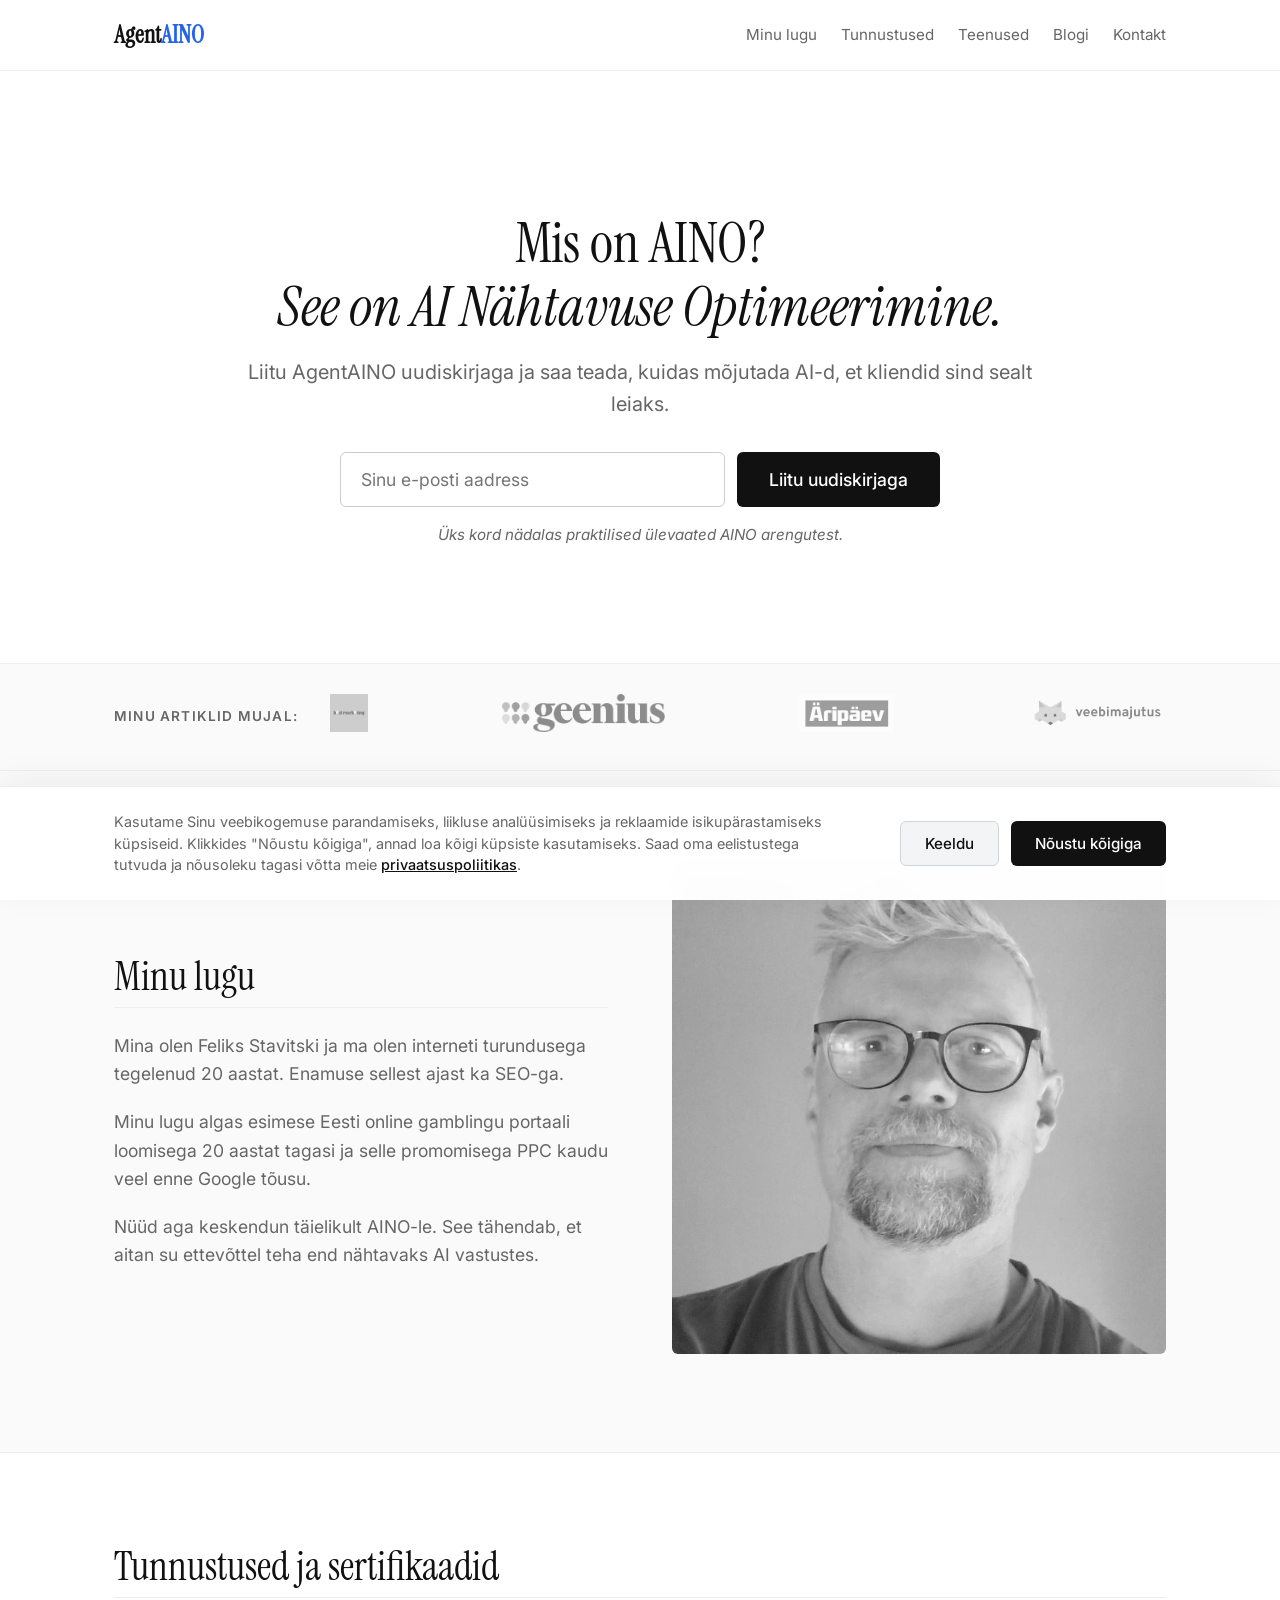
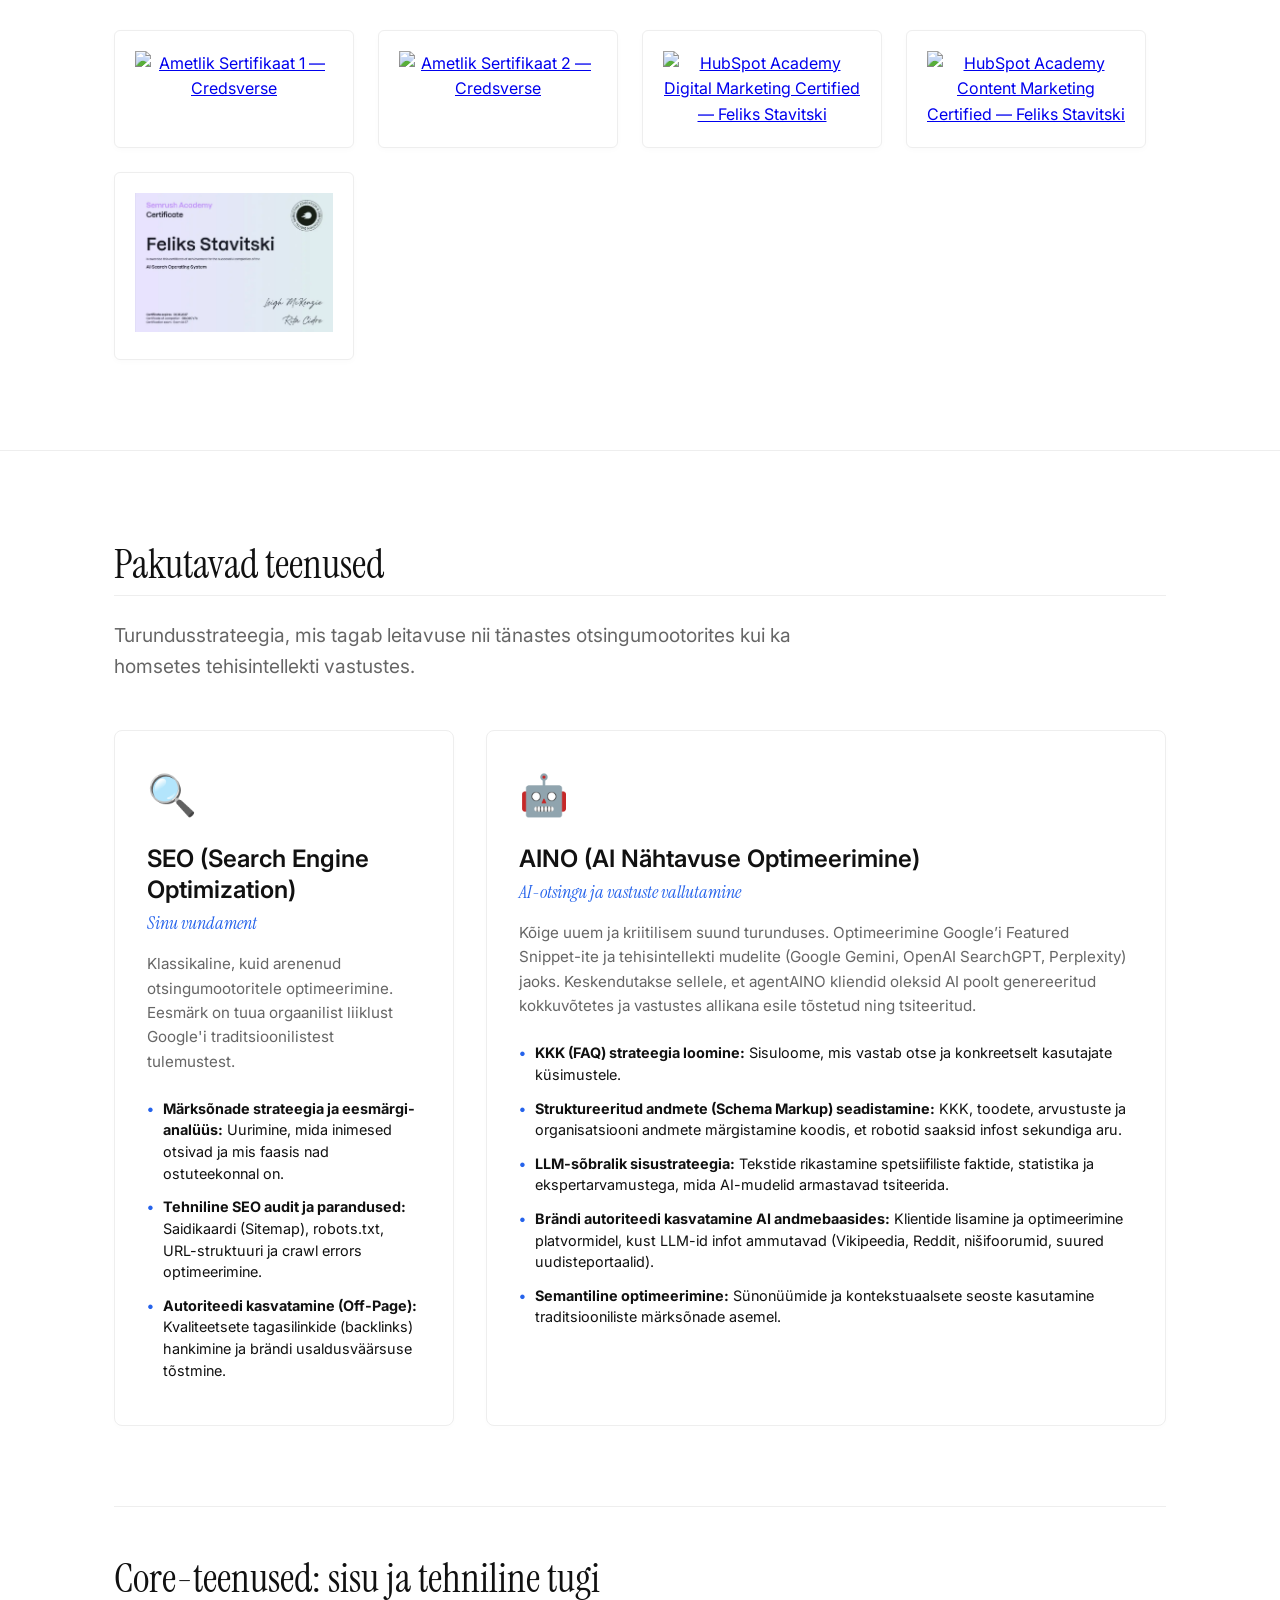
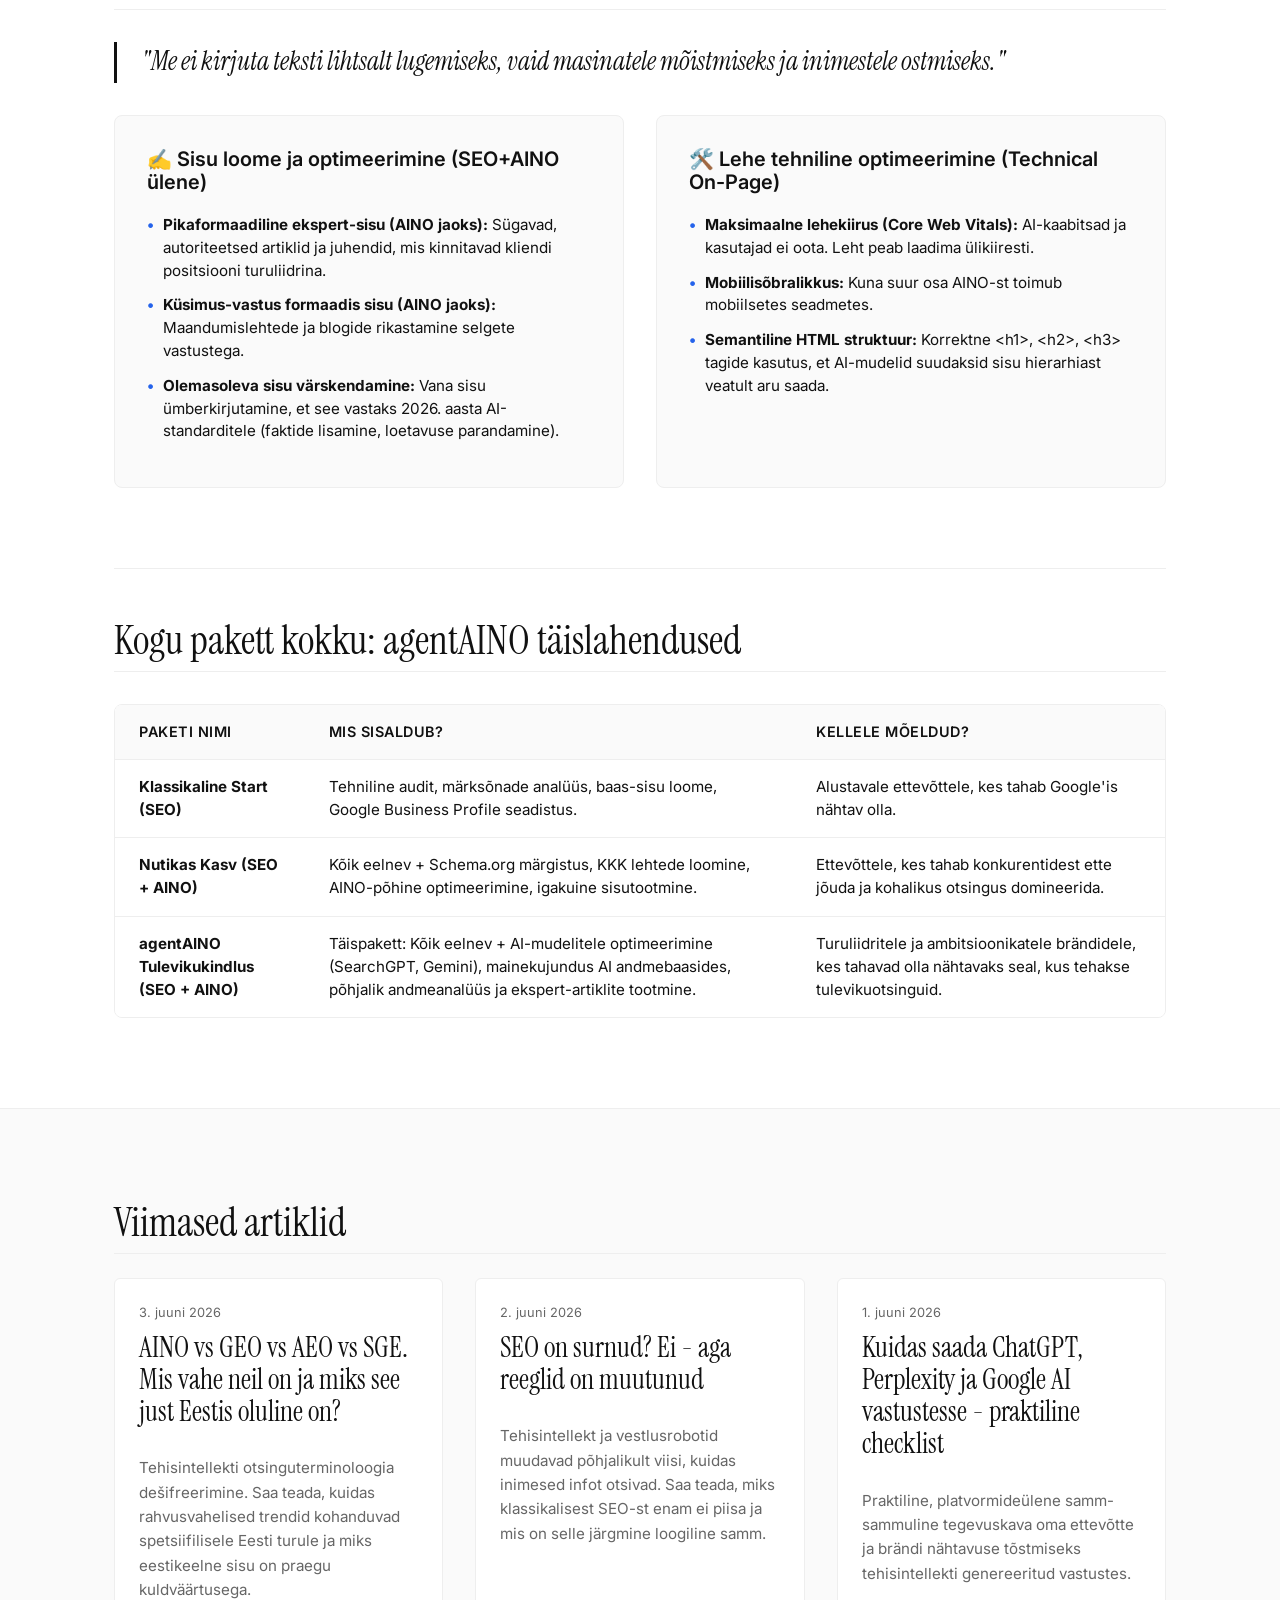
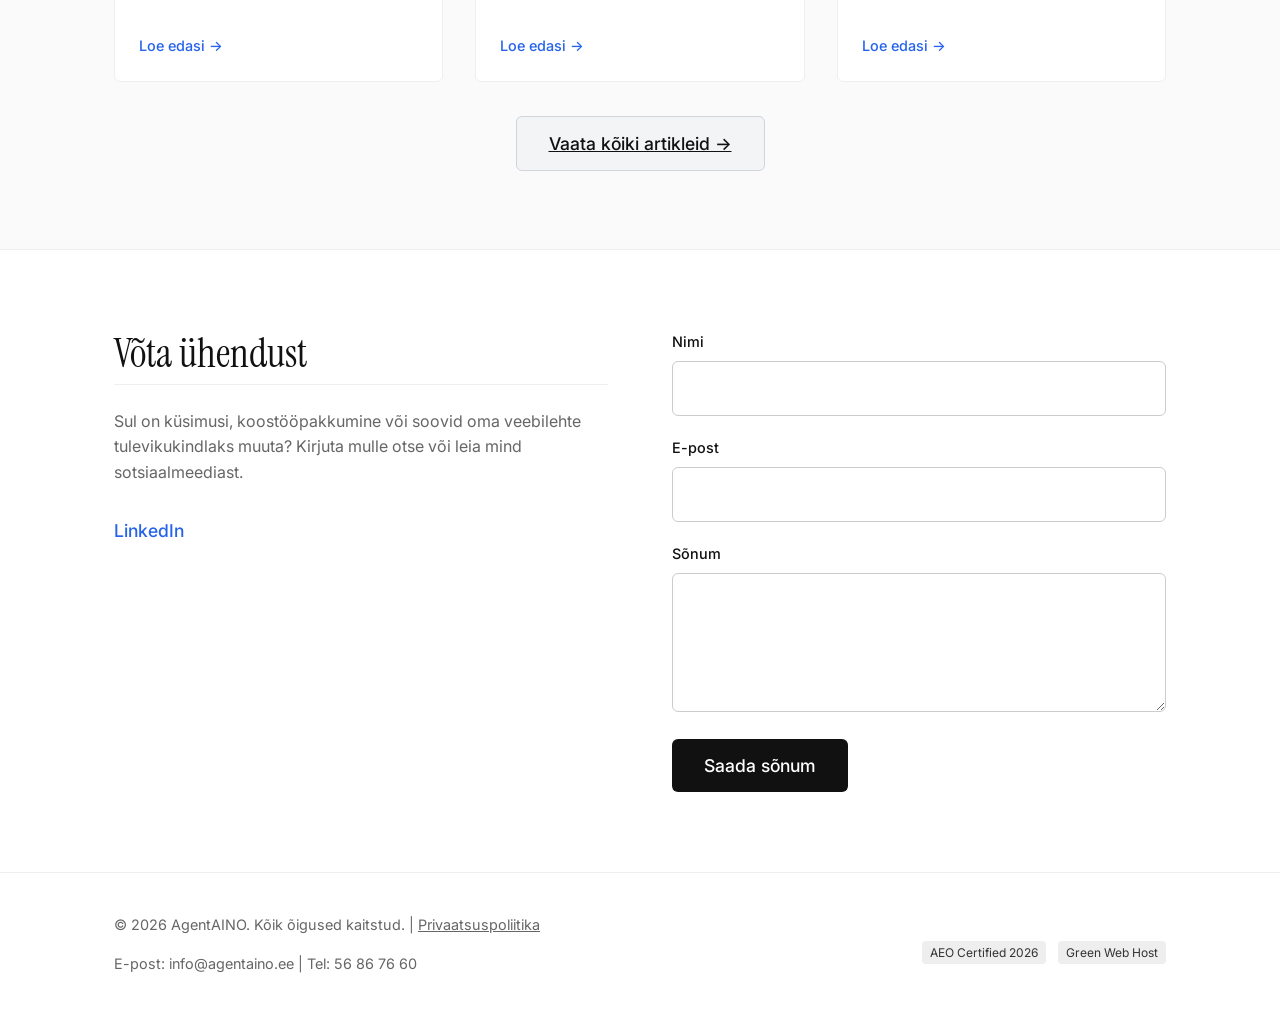
==== commit 95ab529a: "Update index.html" ====
--- a/index.html
+++ b/index.html
@@ -156,7 +156,7 @@
             </div>
         </section>
 
-        <!-- TUNNUSTUSED JA SERTIFIKAADID (Täiendatud AI Search Operating System sertifikaadiga) -->
+        <!-- TUNNUSTUSED JA SERTIFIKAADID (Semrush asjad ühendatud üheks korrektseks kaardiks) -->
         <section id="tunnustused" class="certificates-section">
             <div class="container">
                 <h2>Tunnustused ja sertifikaadid</h2>
@@ -173,11 +173,8 @@
                     <a href="https://app-eu1.hubspot.com/academy/achievements/gd0zvj7b/en/1/feliks-stavitski/content-marketing-certified" target="_blank" rel="noopener" title="Content Marketing Certified">
                         <img src="https://hubspot-credentials-na1.s3.amazonaws.com/prod/badges/user/75b57637818d48fba0bc82acff2e002c.png" alt="HubSpot Academy Content Marketing Certified — Feliks Stavitski" loading="lazy">
                     </a>
-                    <a href="https://static.semrush.com/academy/certificates/88b0817e7b/feliks-stavitski_37.pdf" target="_blank" rel="noopener" title="Semrush Academy Certified">
-                        <img src="https://cdn.worldvectorlogo.com/logos/semrush-icon.svg" alt="Semrush Academy Certification — Feliks Stavitski" loading="lazy">
-                    </a>
-                    <a href="assets/AI-Search-Operating-System-sertifikaat.webp" target="_blank" rel="noopener" title="AI Search Operating System Certified">
-                        <img src="assets/AI-Search-Operating-System-sertifikaat.webp" alt="AI Search Operating System Sertifikaat — Feliks Stavitski" loading="lazy">
+                    <a href="https://static.semrush.com/academy/certificates/88b0817e7b/feliks-stavitski_37.pdf" target="_blank" rel="noopener" title="Semrush Academy - AI Search Operating System Certified">
+                        <img src="assets/AI-Search-Operating-System-sertifikaat.webp" alt="Semrush Academy AI Search Operating System Sertifikaat — Feliks Stavitski" loading="lazy">
                     </a>
                 </div>
             </div>
@@ -211,7 +208,7 @@
                             <ul>
                                 <li><strong>KKK (FAQ) strateegia loomine:</strong> Sisuloome, mis vastab otse ja konkreetselt kasutajate küsimustele.</li>
                                 <li><strong>Struktureeritud andmete (Schema Markup) seadistamine:</strong> KKK, toodete, arvustuste ja organisatsiooni andmete märgistamine koodis, et robotid saaksid infost sekundiga aru.</li>
-                                <li><strong>LLM-sõbralik sisustrateegia:</strong> Tekstide rikastamine spetsiifificte faktide, statistika ja ekspertarvamustega, mida AI-mudelid armastavad tsiteerida.</li>
+                                <li><strong>LLM-sõbralik sisustrateegia:</strong> Tekstide rikastamine spetsiifiliste faktide, statistika ja ekspertarvamustega, mida AI-mudelid armastavad tsiteerida.</li>
                                 <li><strong>Brändi autoriteedi kasvatamine AI andmebaasides:</strong> Klientide lisamine ja optimeerimine platvormidel, kust LLM-id infot ammutavad (Vikipeedia, Reddit, nišifoorumid, suured uudisteportaalid).</li>
                                 <li><strong>Semantiline optimeerimine:</strong> Sünonüümide ja kontekstuaalsete seoste kasutamine traditsiooniliste märksõnade asemel.</li>
                             </ul>
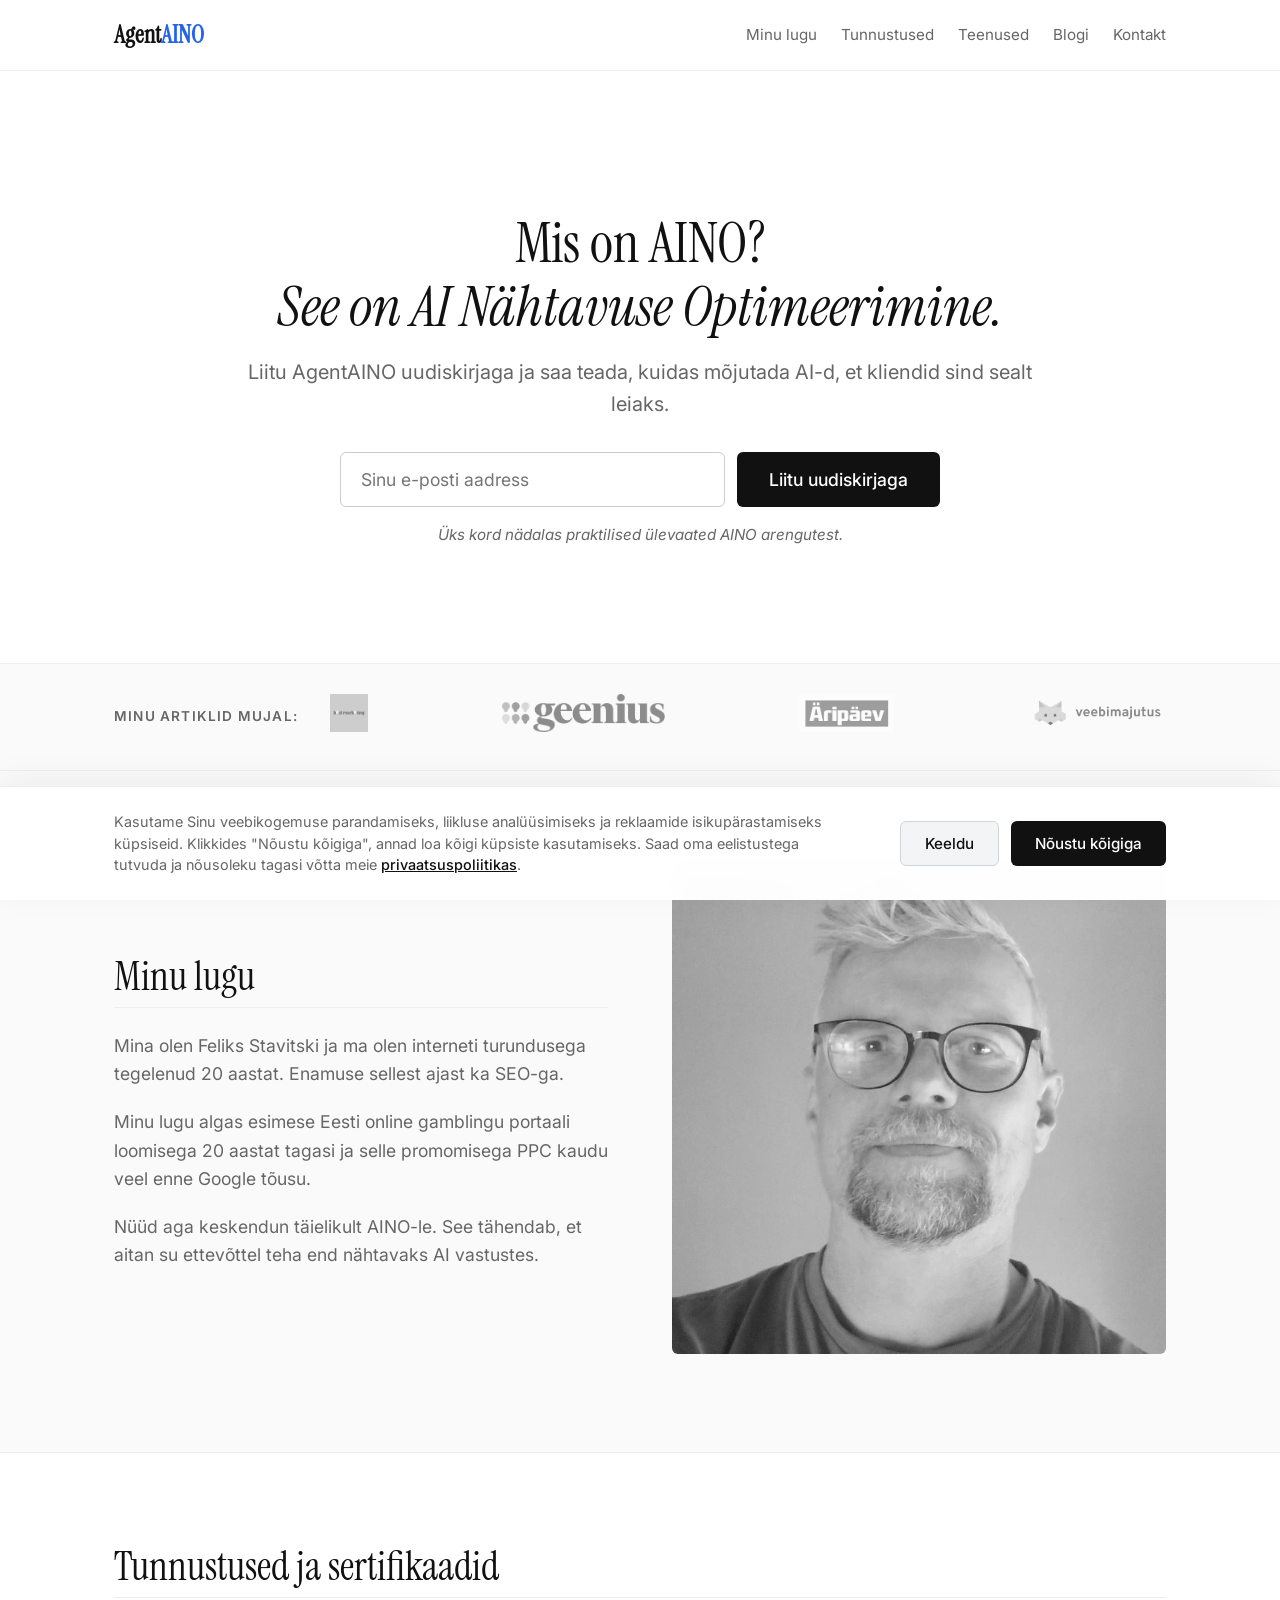
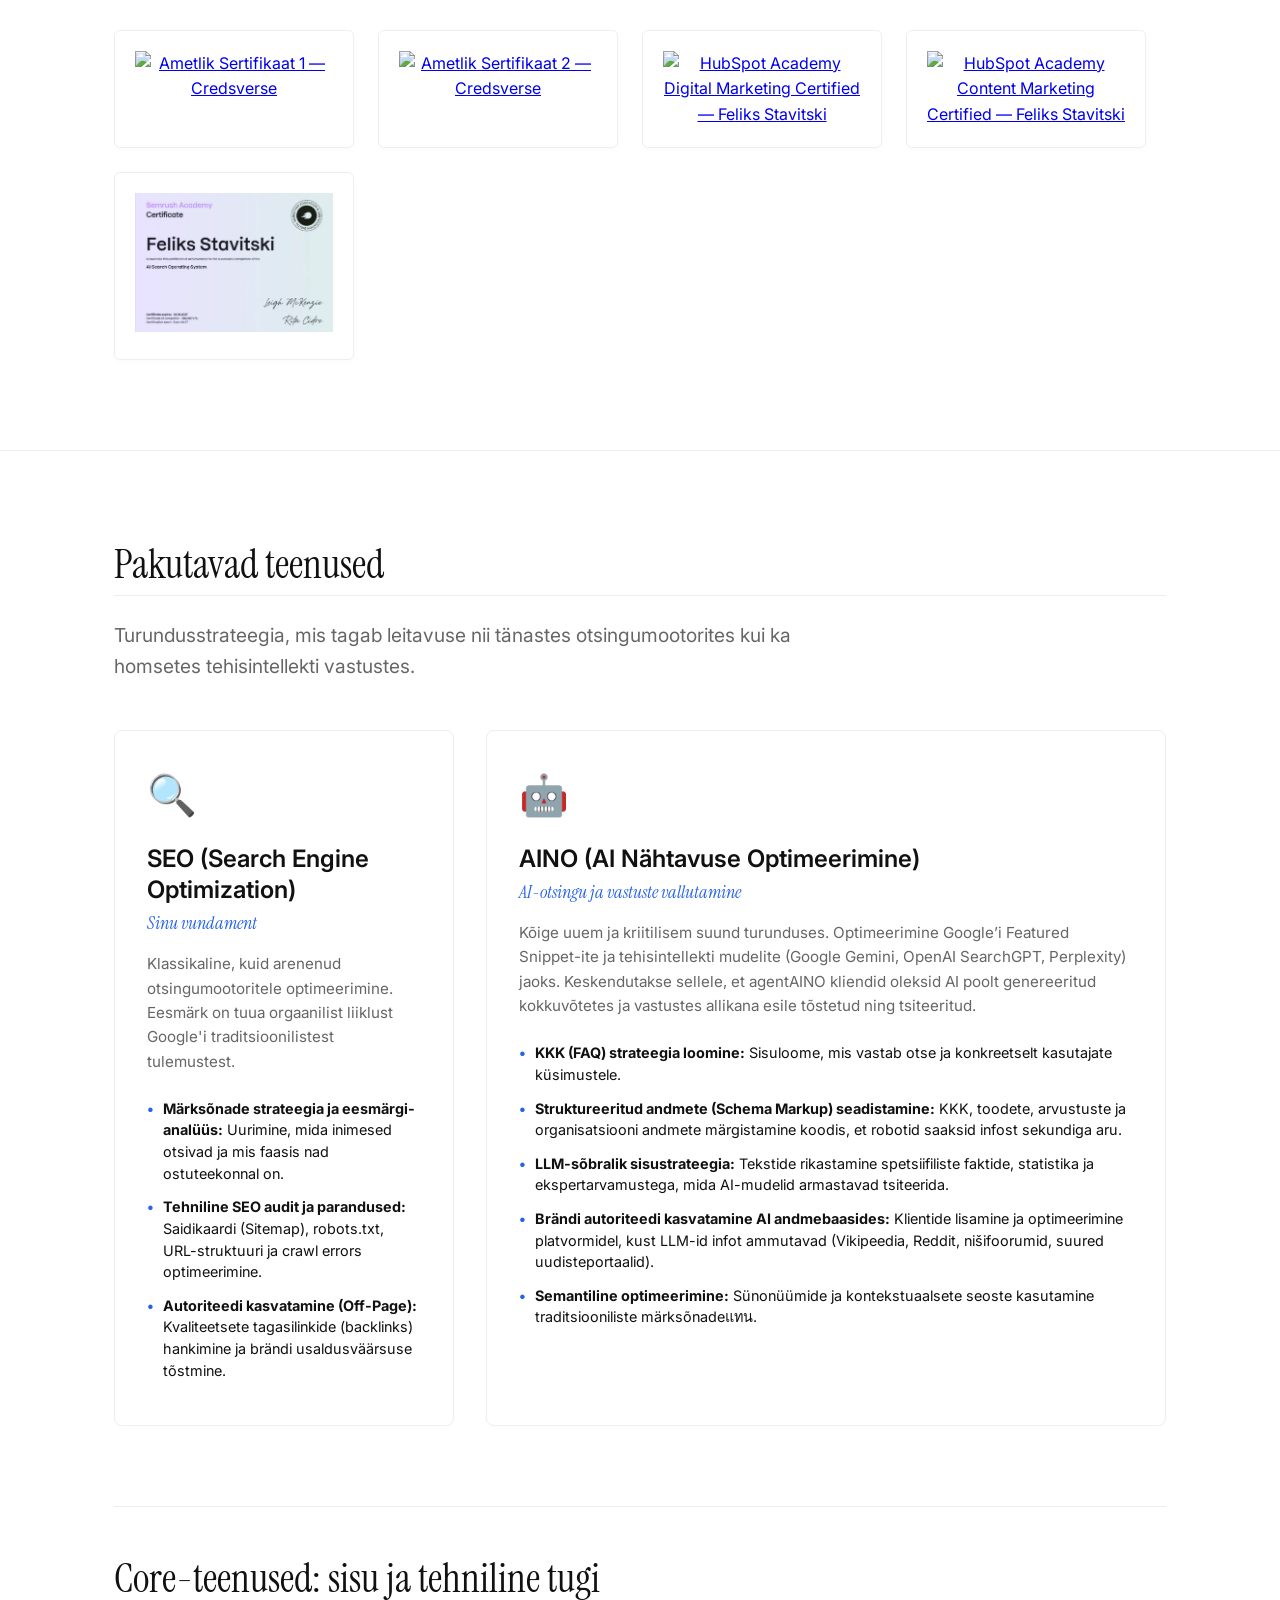
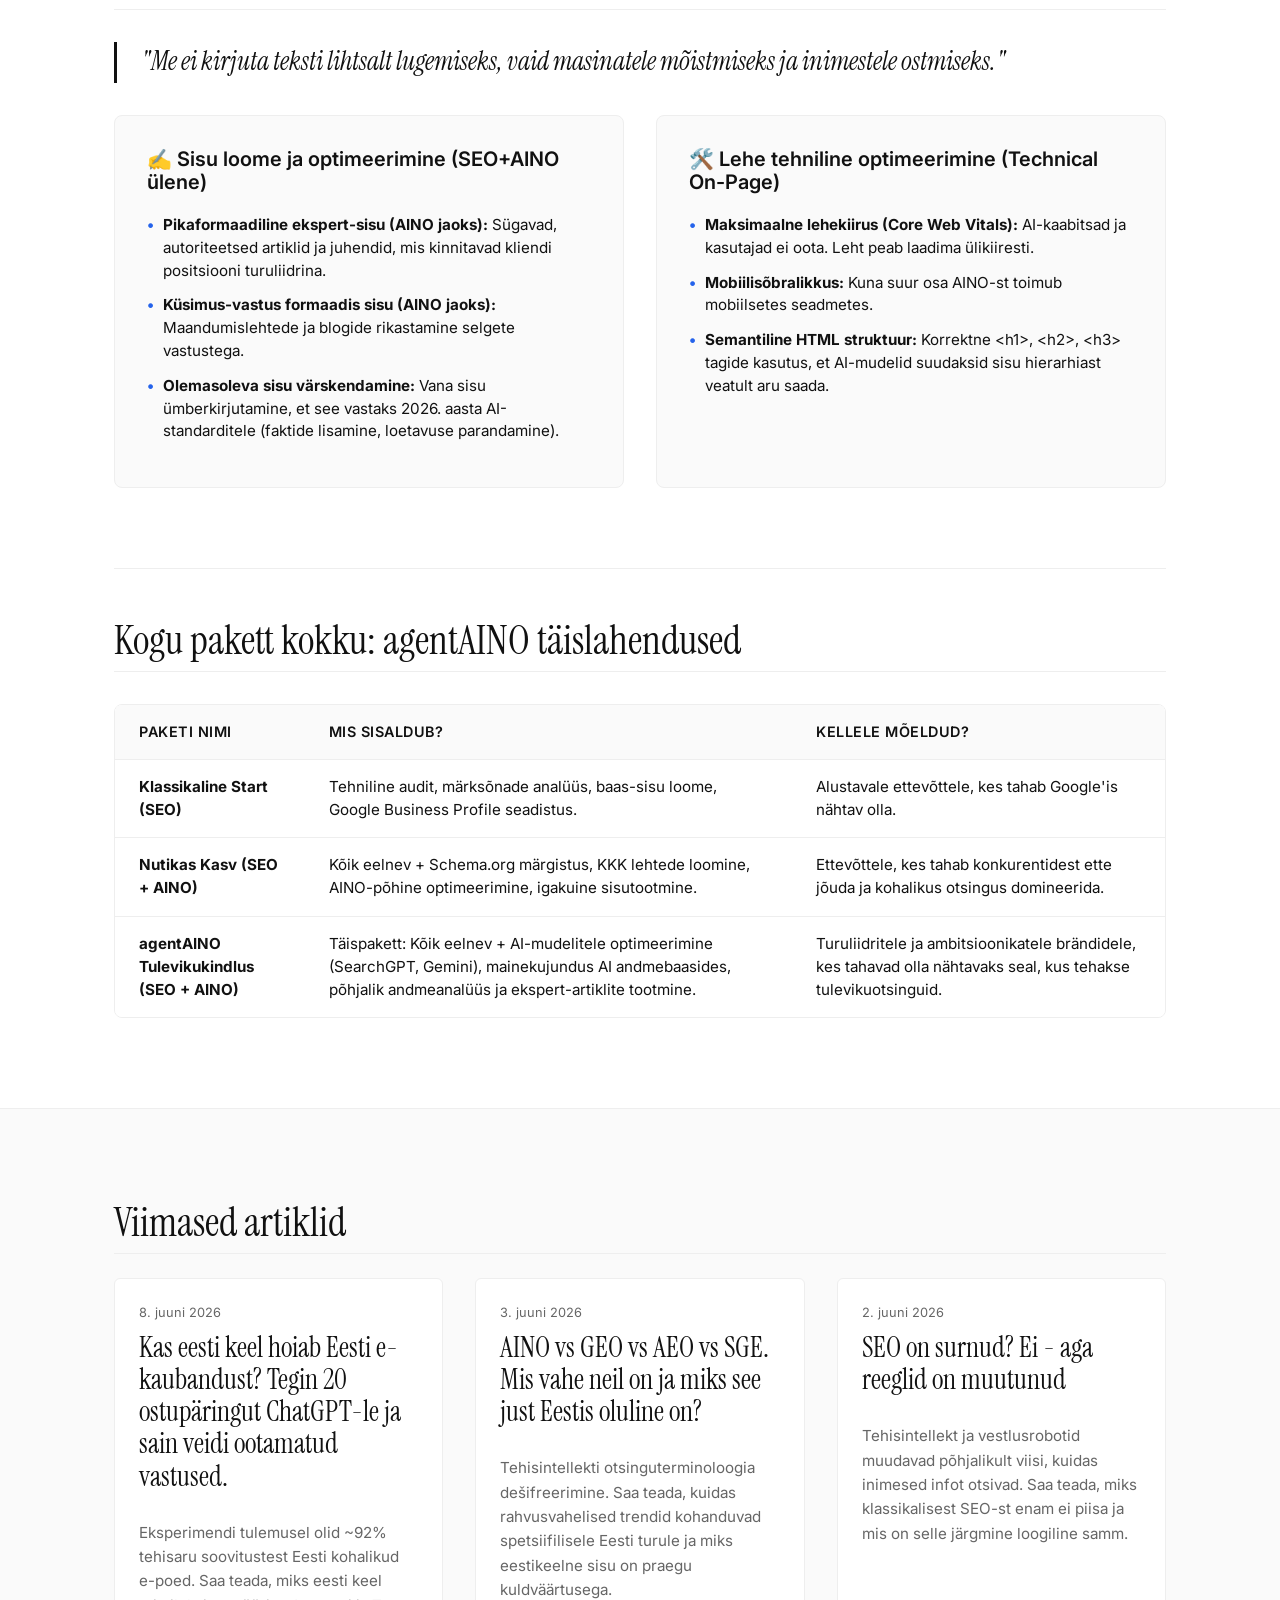
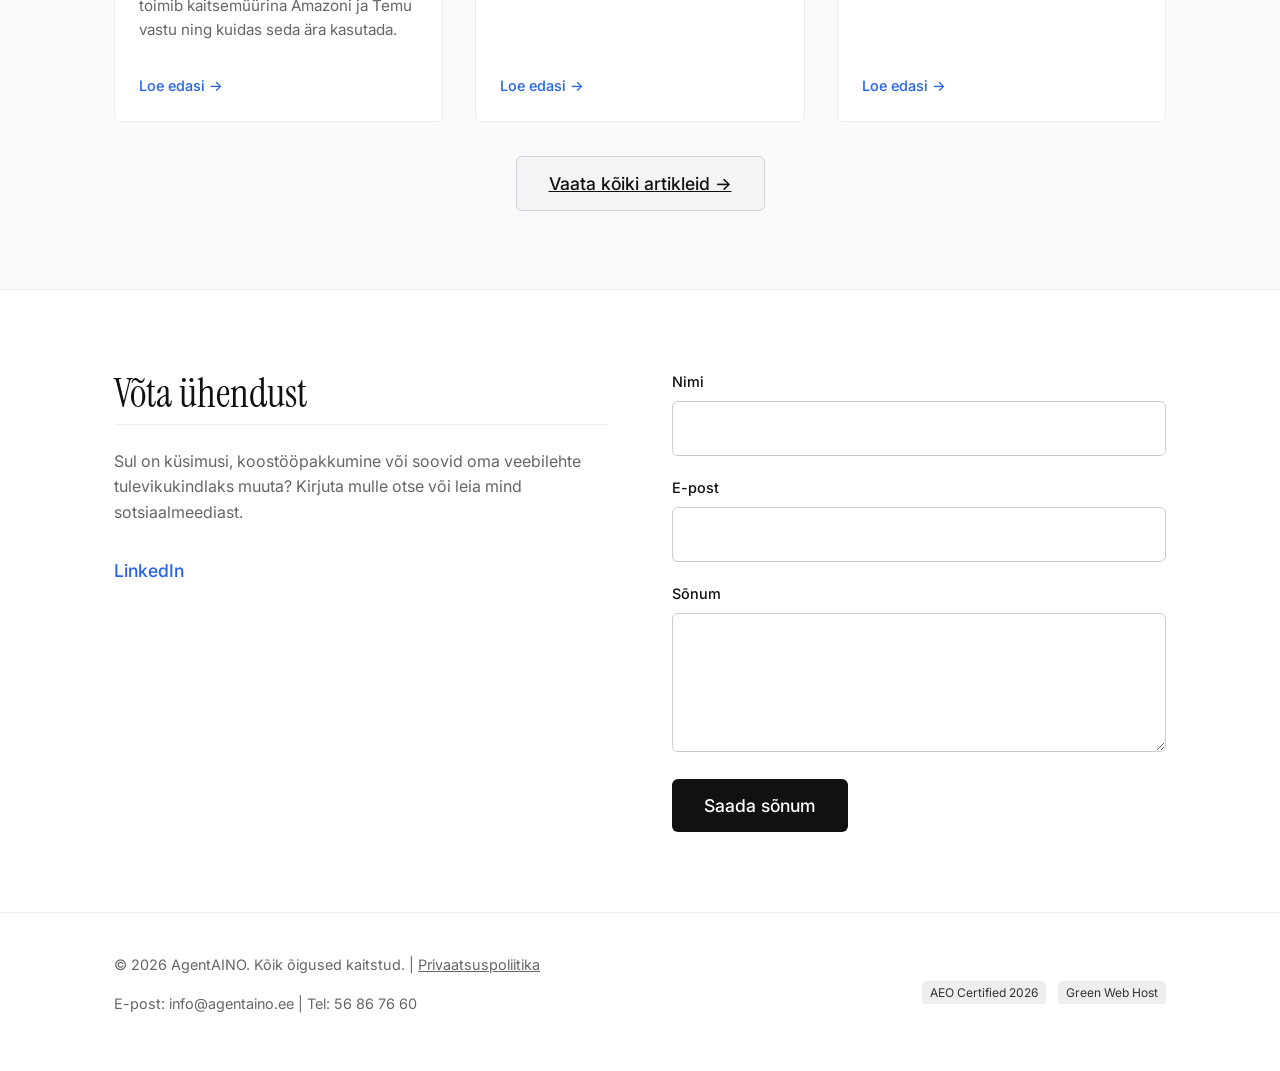
==== commit c4c6a0e3: "Update index.html" ====
--- a/index.html
+++ b/index.html
@@ -156,7 +156,7 @@
             </div>
         </section>
 
-        <!-- TUNNUSTUSED JA SERTIFIKAADID (Semrush asjad ühendatud üheks korrektseks kaardiks) -->
+        <!-- TUNNUSTUSED JA SERTIFIKAADID -->
         <section id="tunnustused" class="certificates-section">
             <div class="container">
                 <h2>Tunnustused ja sertifikaadid</h2>
@@ -210,7 +210,7 @@
                                 <li><strong>Struktureeritud andmete (Schema Markup) seadistamine:</strong> KKK, toodete, arvustuste ja organisatsiooni andmete märgistamine koodis, et robotid saaksid infost sekundiga aru.</li>
                                 <li><strong>LLM-sõbralik sisustrateegia:</strong> Tekstide rikastamine spetsiifiliste faktide, statistika ja ekspertarvamustega, mida AI-mudelid armastavad tsiteerida.</li>
                                 <li><strong>Brändi autoriteedi kasvatamine AI andmebaasides:</strong> Klientide lisamine ja optimeerimine platvormidel, kust LLM-id infot ammutavad (Vikipeedia, Reddit, nišifoorumid, suured uudisteportaalid).</li>
-                                <li><strong>Semantiline optimeerimine:</strong> Sünonüümide ja kontekstuaalsete seoste kasutamine traditsiooniliste märksõnade asemel.</li>
+                                <li><strong>Semantiline optimeerimine:</strong> Sünonüümide ja kontekstuaalsete seoste kasutamine traditsiooniliste märksõnadeแทน.</li>
                             </ul>
                         </div>
                     </div>
@@ -277,13 +277,21 @@
             </div>
         </section>
 
-        <!-- Blogi Sektsioon -->
+        <!-- Blogi Sektsioon (3 viimast kõige värskemat lugu) -->
         <section id="blogi" class="blog-section">
             <div class="container">
                 <h2>Viimased artiklid</h2>
                 <div class="blog-grid">
                     
-                    <!-- Artikkel 1 -->
+                    <!-- Artikkel 1 (UUS) -->
+                    <article class="blog-card">
+                        <span class="blog-date">8. juuni 2026</span>
+                        <h3><a href="blogi/eesti-keel-hoiab-eesti-kaubandust.html">Kas eesti keel hoiab Eesti e-kaubandust? Tegin 20 ostupäringut ChatGPT-le ja sain veidi ootamatud vastused.</a></h3>
+                        <p>Eksperimendi tulemusel olid ~92% tehisaru soovitustest Eesti kohalikud e-poed. Saa teada, miks eesti keel toimib kaitsemüürina Amazoni ja Temu vastu ning kuidas seda ära kasutada.</p>
+                        <a href="blogi/eesti-keel-hoiab-eesti-kaubandust.html" class="read-more">Loe edasi &rarr;</a>
+                    </article>
+
+                    <!-- Artikkel 2 -->
                     <article class="blog-card">
                         <span class="blog-date">3. juuni 2026</span>
                         <h3><a href="blogi/aino-vs-geo-aeo-sge.html">AINO vs GEO vs AEO vs SGE. Mis vahe neil on ja miks see just Eestis oluline on?</a></h3>
@@ -291,20 +299,12 @@
                         <a href="blogi/aino-vs-geo-aeo-sge.html" class="read-more">Loe edasi &rarr;</a>
                     </article>
 
-                    <!-- Artikkel 2 -->
+                    <!-- Artikkel 3 -->
                     <article class="blog-card">
                         <span class="blog-date">2. juuni 2026</span>
                         <h3><a href="blogi/seo-on-surnud.html">SEO on surnud? Ei - aga reeglid on muutunud</a></h3>
                         <p>Tehisintellekt ja vestlusrobotid muudavad põhjalikult viisi, kuidas inimesed infot otsivad. Saa teada, miks klassikalisest SEO-st enam ei piisa ja mis on selle järgmine loogiline samm.</p>
                         <a href="blogi/seo-on-surnud.html" class="read-more">Loe edasi &rarr;</a>
-                    </article>
-
-                    <!-- Artikkel 3 -->
-                    <article class="blog-card">
-                        <span class="blog-date">1. juuni 2026</span>
-                        <h3><a href="blogi/ai-vastustesse-checklist.html">Kuidas saada ChatGPT, Perplexity ja Google AI vastustesse - praktiline checklist</a></h3>
-                        <p>Praktiline, platvormideülene samm-sammuline tegevuskava oma ettevõtte ja brändi nähtavuse tõstmiseks tehisintellekti genereeritud vastustes.</p>
-                        <a href="blogi/ai-vastustesse-checklist.html" class="read-more">Loe edasi &rarr;</a>
                     </article>
 
                 </div>
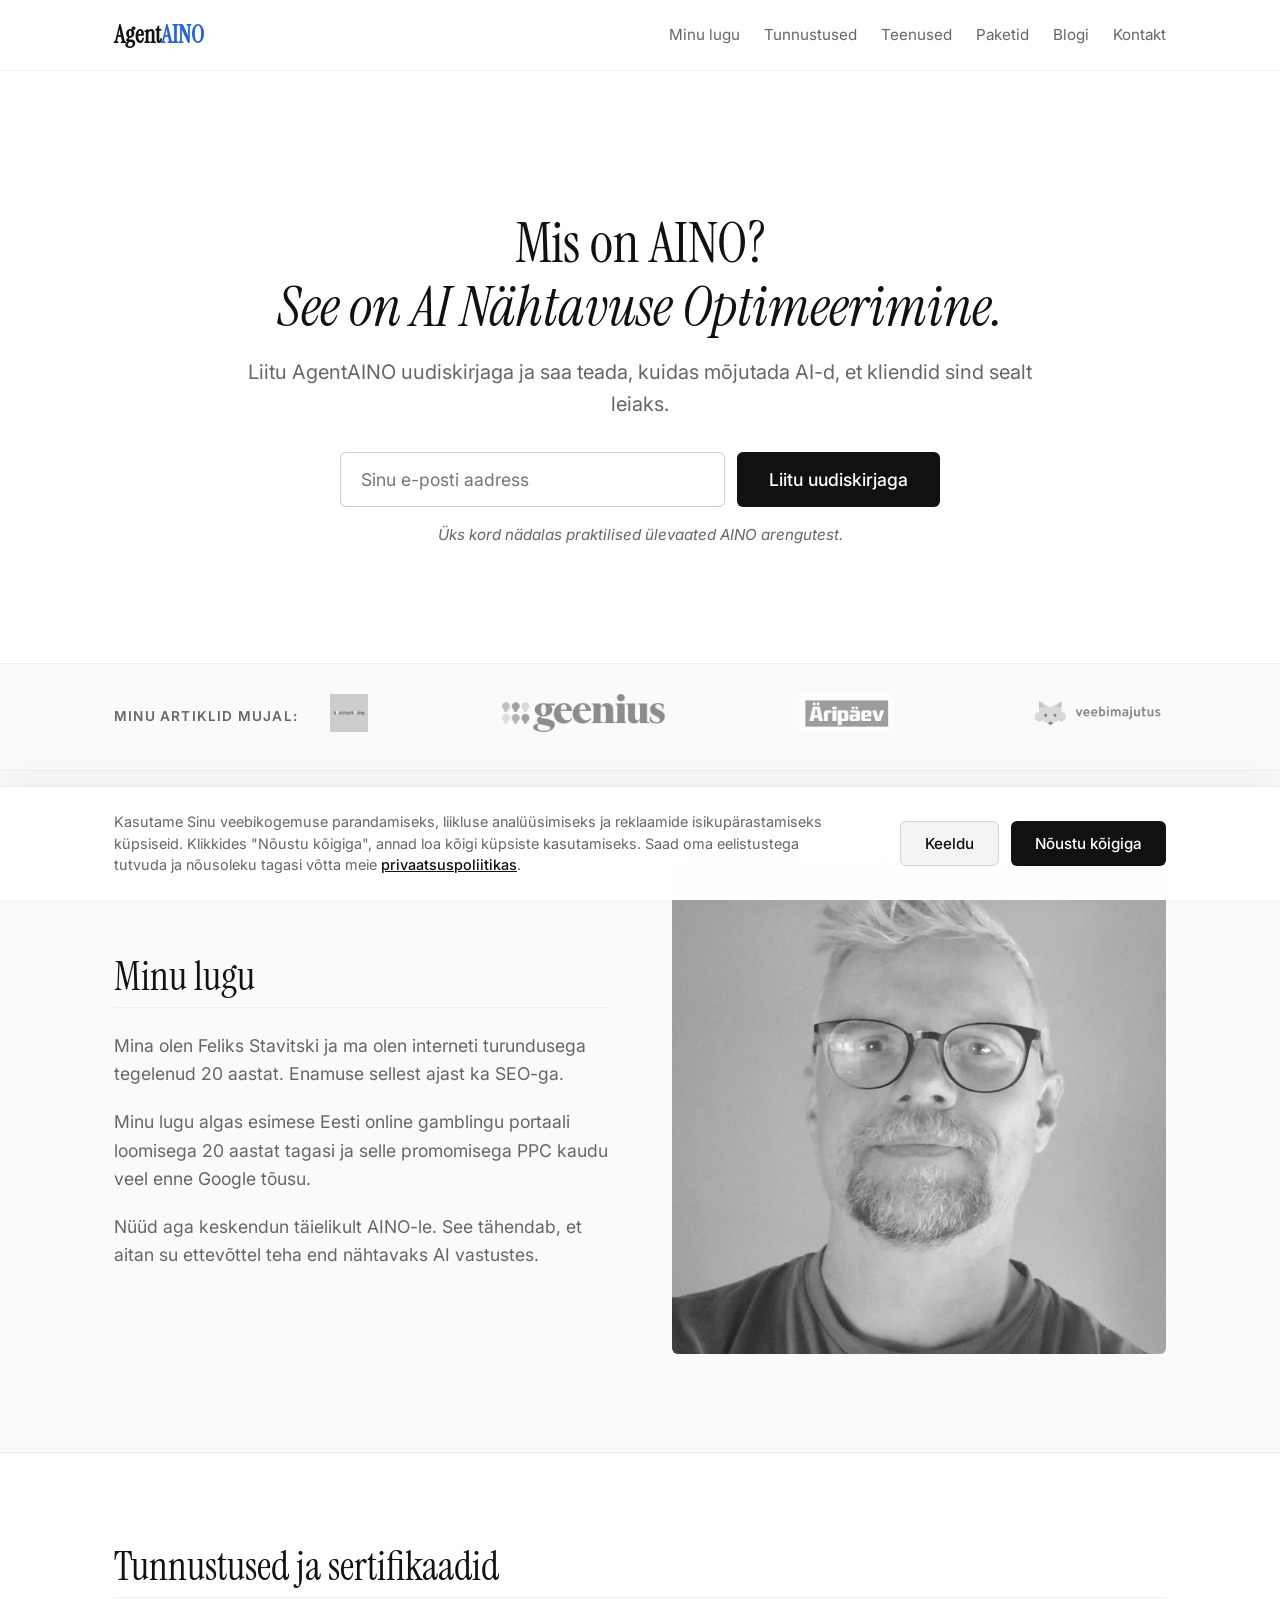
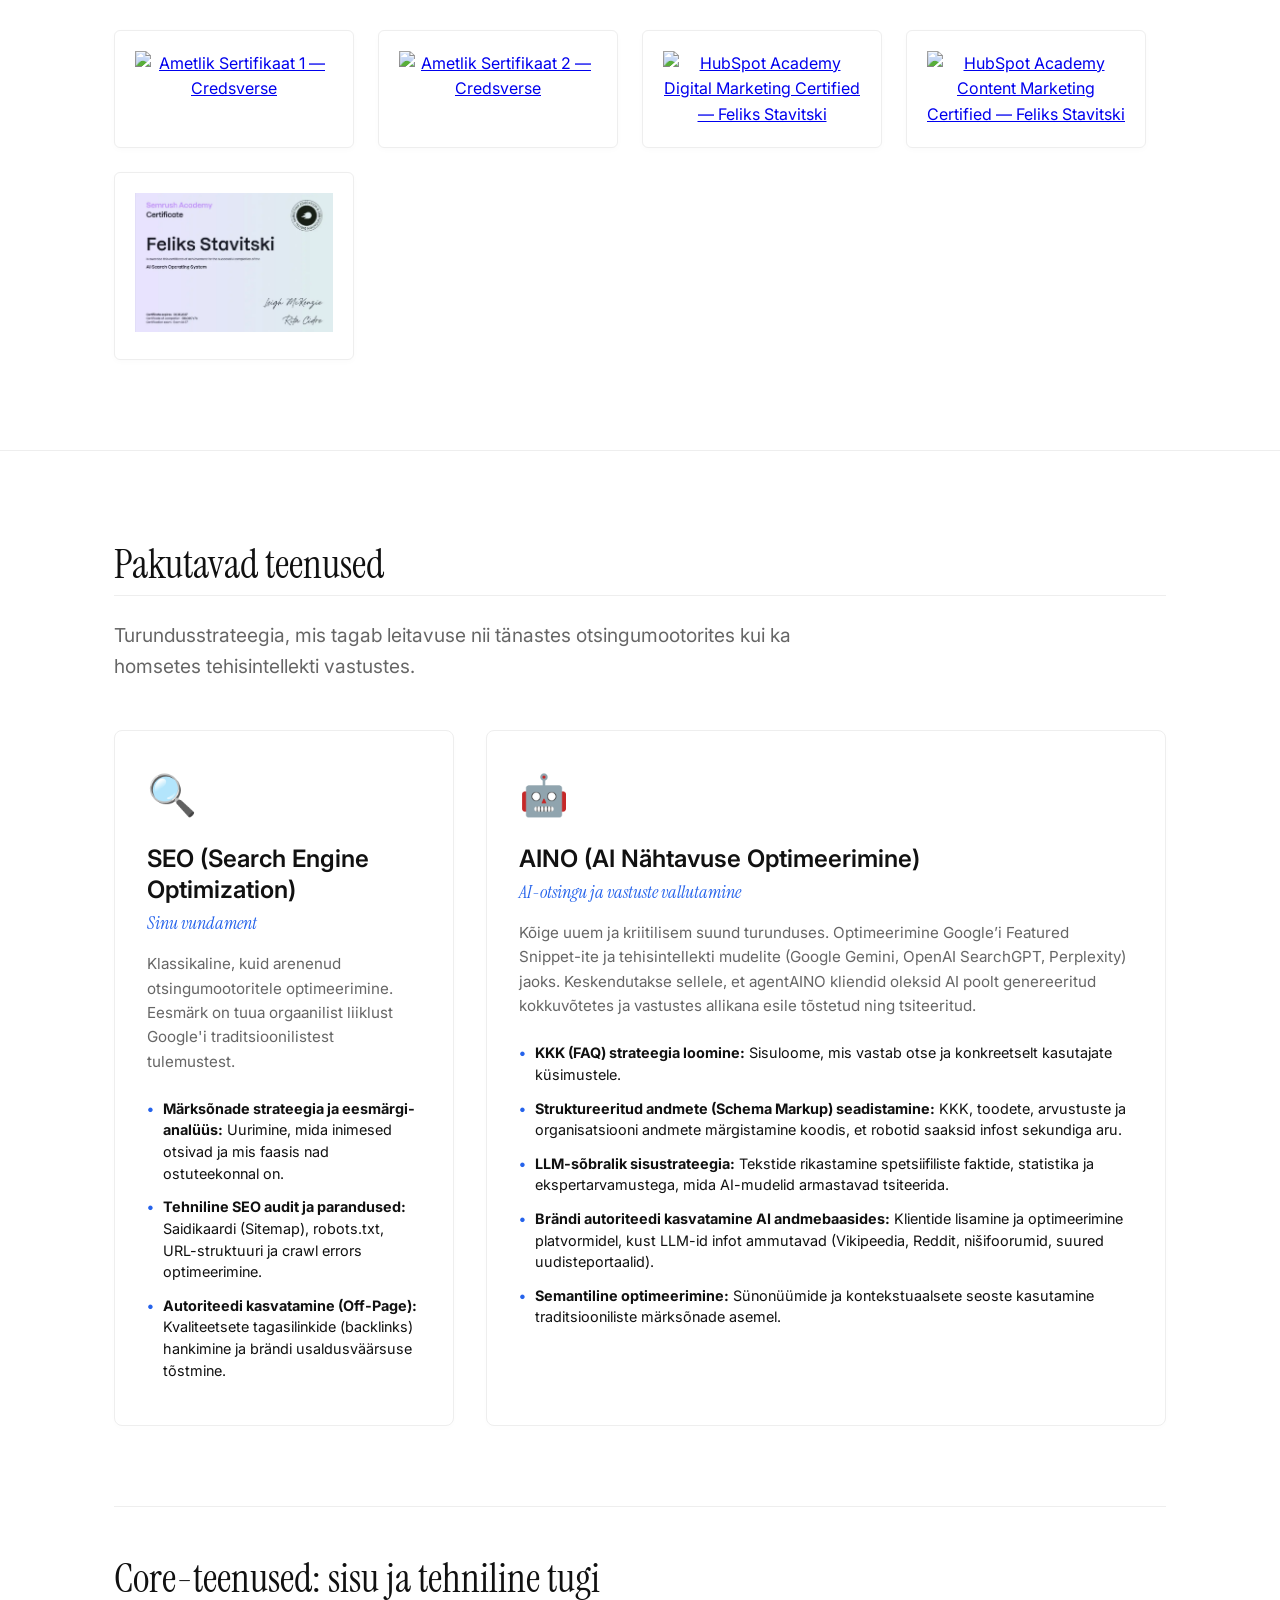
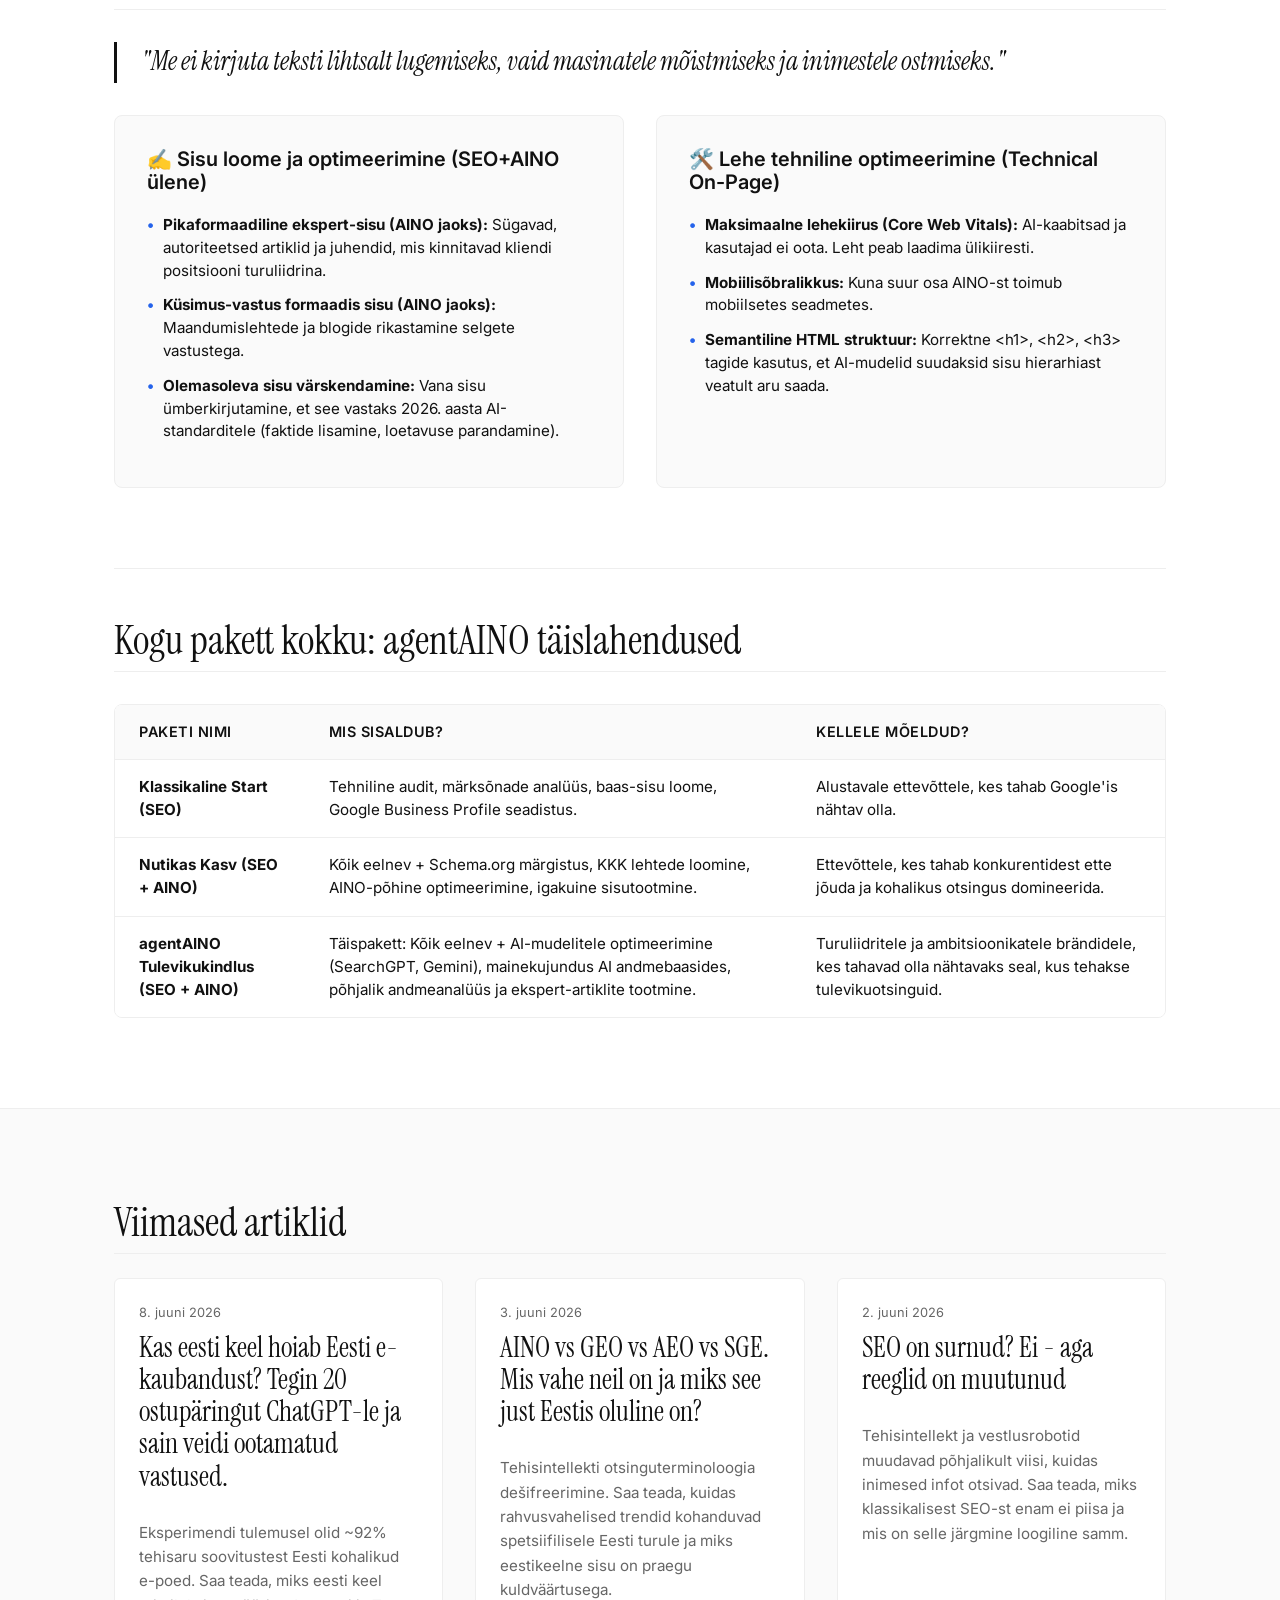
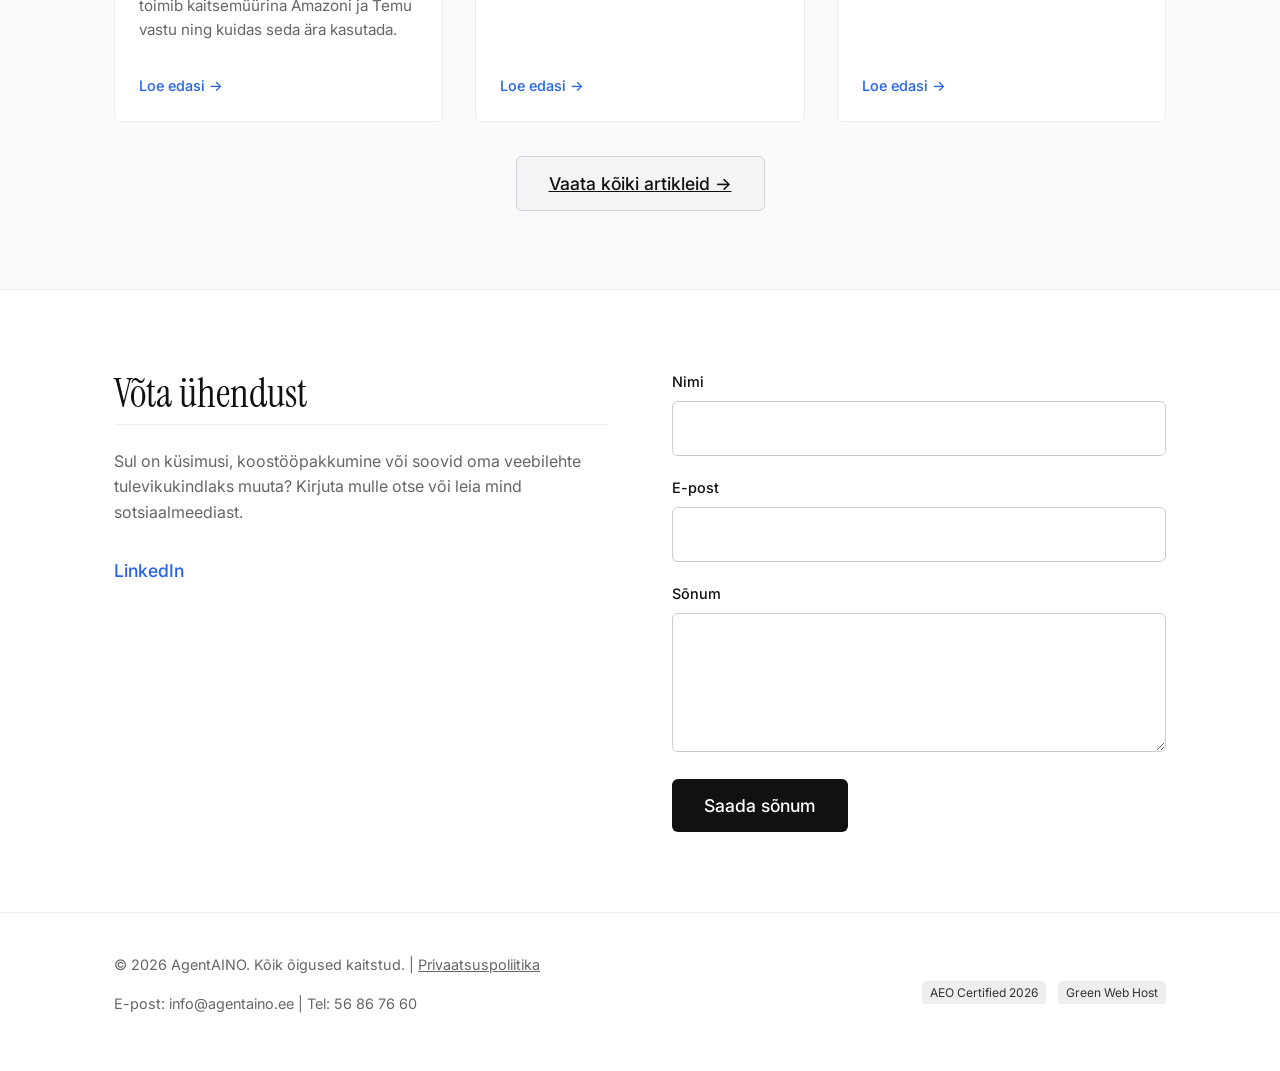
==== commit 2c56ecd8: "Update index.html" ====
--- a/index.html
+++ b/index.html
@@ -94,10 +94,12 @@
                 <span></span>
             </button>
 
+            <!-- UUENDATUD NAVIGATSIOON: Lisatud "Paketid" -->
             <nav class="main-nav">
                 <a href="#minu-lugu">Minu lugu</a>
                 <a href="#tunnustused">Tunnustused</a>
                 <a href="#teenused">Teenused</a>
+                <a href="teenused/kohalikule-ettevotjale.html">Paketid</a>
                 <a href="#blogi">Blogi</a>
                 <a href="#kontakt">Kontakt</a>
             </nav>
@@ -187,7 +189,6 @@
                 <p class="section-lead">Turundusstrateegia, mis tagab leitavuse nii tänastes otsingumootorites kui ka homsetes tehisintellekti vastustes.</p>
                 
                 <div class="services-pillars">
-                    <!-- SEO tulp (1/3 laiust) -->
                     <div class="pillar-card">
                         <div class="pillar-icon">🔍</div>
                         <h3>SEO (Search Engine Optimization) <br><span>Sinu vundament</span></h3>
@@ -199,7 +200,6 @@
                         </ul>
                     </div>
 
-                    <!-- AINO tulp (2/3 laiust) -->
                     <div class="pillar-card">
                         <div class="pillar-icon">🤖</div>
                         <h3>AINO (AI Nähtavuse Optimeerimine) <br><span>AI-otsingu ja vastuste vallutamine</span></h3>
@@ -210,7 +210,7 @@
                                 <li><strong>Struktureeritud andmete (Schema Markup) seadistamine:</strong> KKK, toodete, arvustuste ja organisatsiooni andmete märgistamine koodis, et robotid saaksid infost sekundiga aru.</li>
                                 <li><strong>LLM-sõbralik sisustrateegia:</strong> Tekstide rikastamine spetsiifiliste faktide, statistika ja ekspertarvamustega, mida AI-mudelid armastavad tsiteerida.</li>
                                 <li><strong>Brändi autoriteedi kasvatamine AI andmebaasides:</strong> Klientide lisamine ja optimeerimine platvormidel, kust LLM-id infot ammutavad (Vikipeedia, Reddit, nišifoorumid, suured uudisteportaalid).</li>
-                                <li><strong>Semantiline optimeerimine:</strong> Sünonüümide ja kontekstuaalsete seoste kasutamine traditsiooniliste märksõnadeแทน.</li>
+                                <li><strong>Semantiline optimeerimine:</strong> Sünonüümide ja kontekstuaalsete seoste kasutamine traditsiooniliste märksõnade asemel.</li>
                             </ul>
                         </div>
                     </div>
@@ -283,7 +283,7 @@
                 <h2>Viimased artiklid</h2>
                 <div class="blog-grid">
                     
-                    <!-- Artikkel 1 (UUS) -->
+                    <!-- Artikkel 1 -->
                     <article class="blog-card">
                         <span class="blog-date">8. juuni 2026</span>
                         <h3><a href="blogi/eesti-keel-hoiab-eesti-kaubandust.html">Kas eesti keel hoiab Eesti e-kaubandust? Tegin 20 ostupäringut ChatGPT-le ja sain veidi ootamatud vastused.</a></h3>
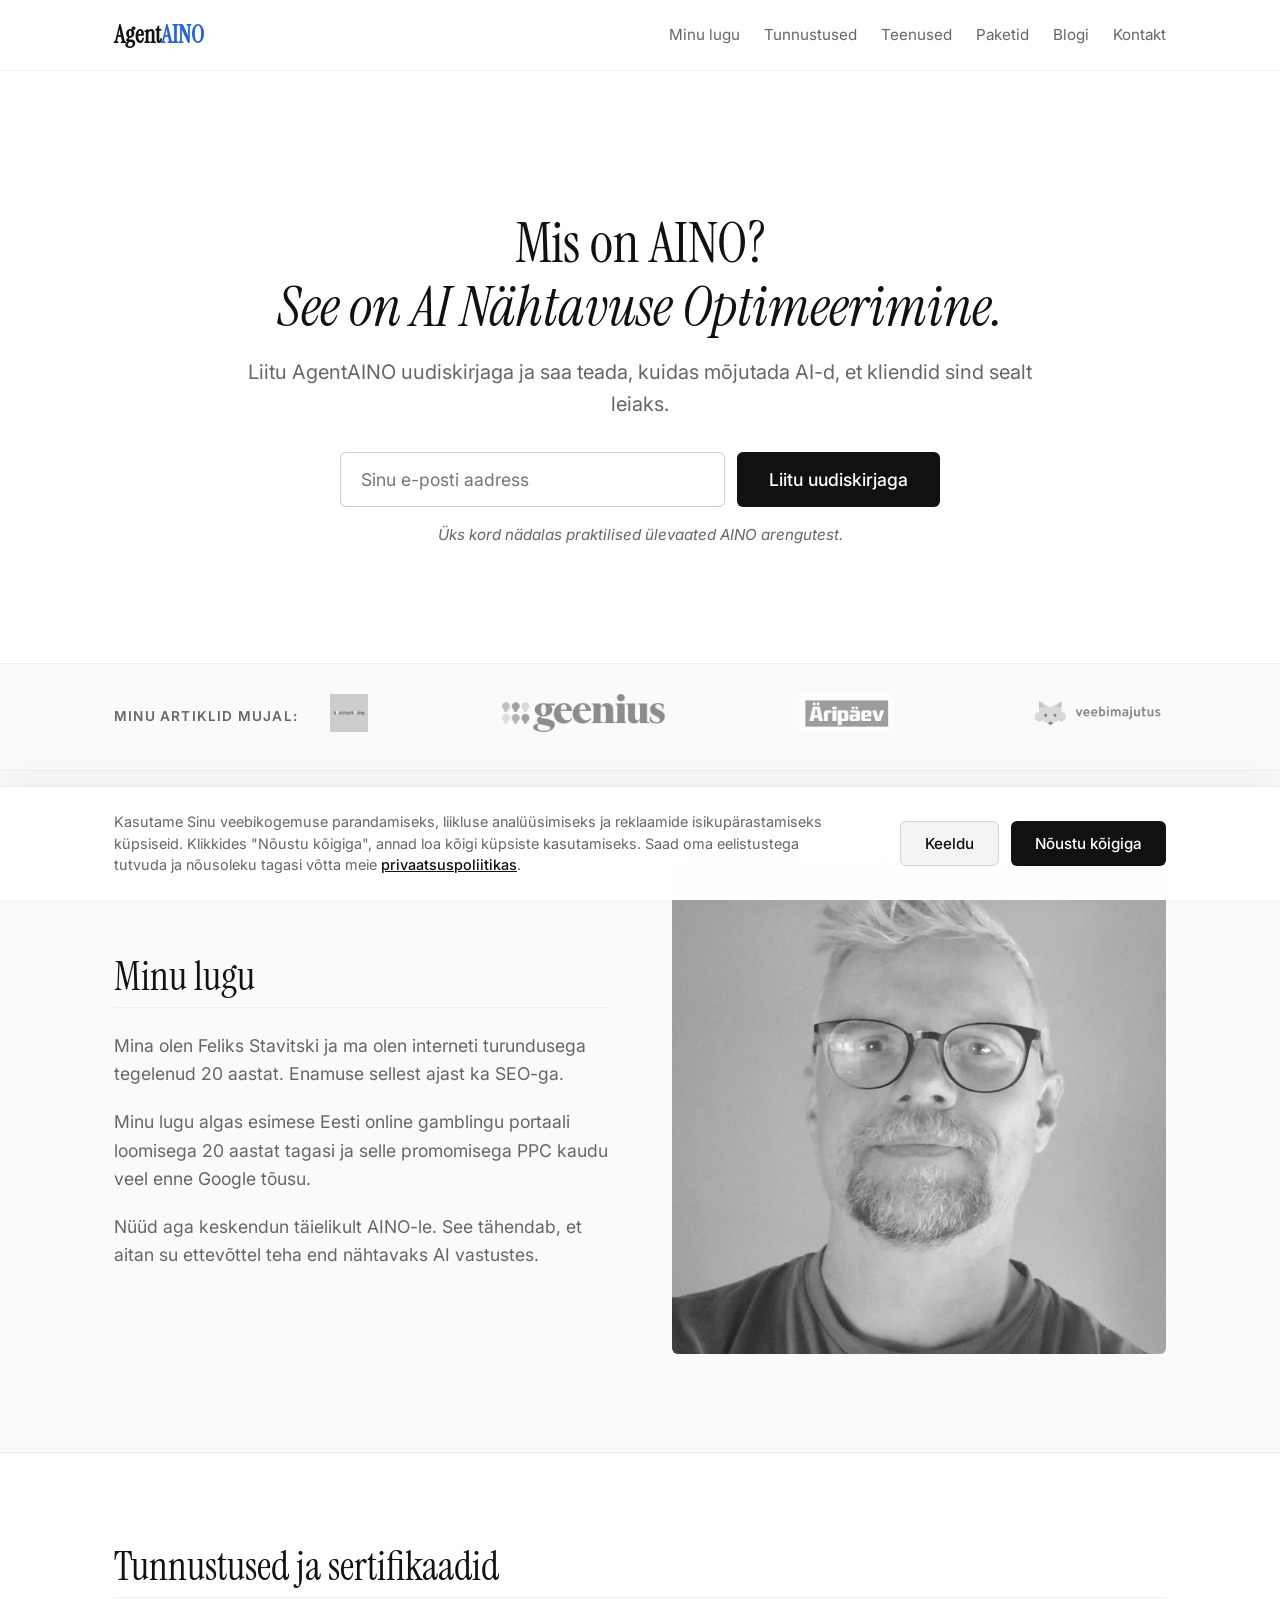
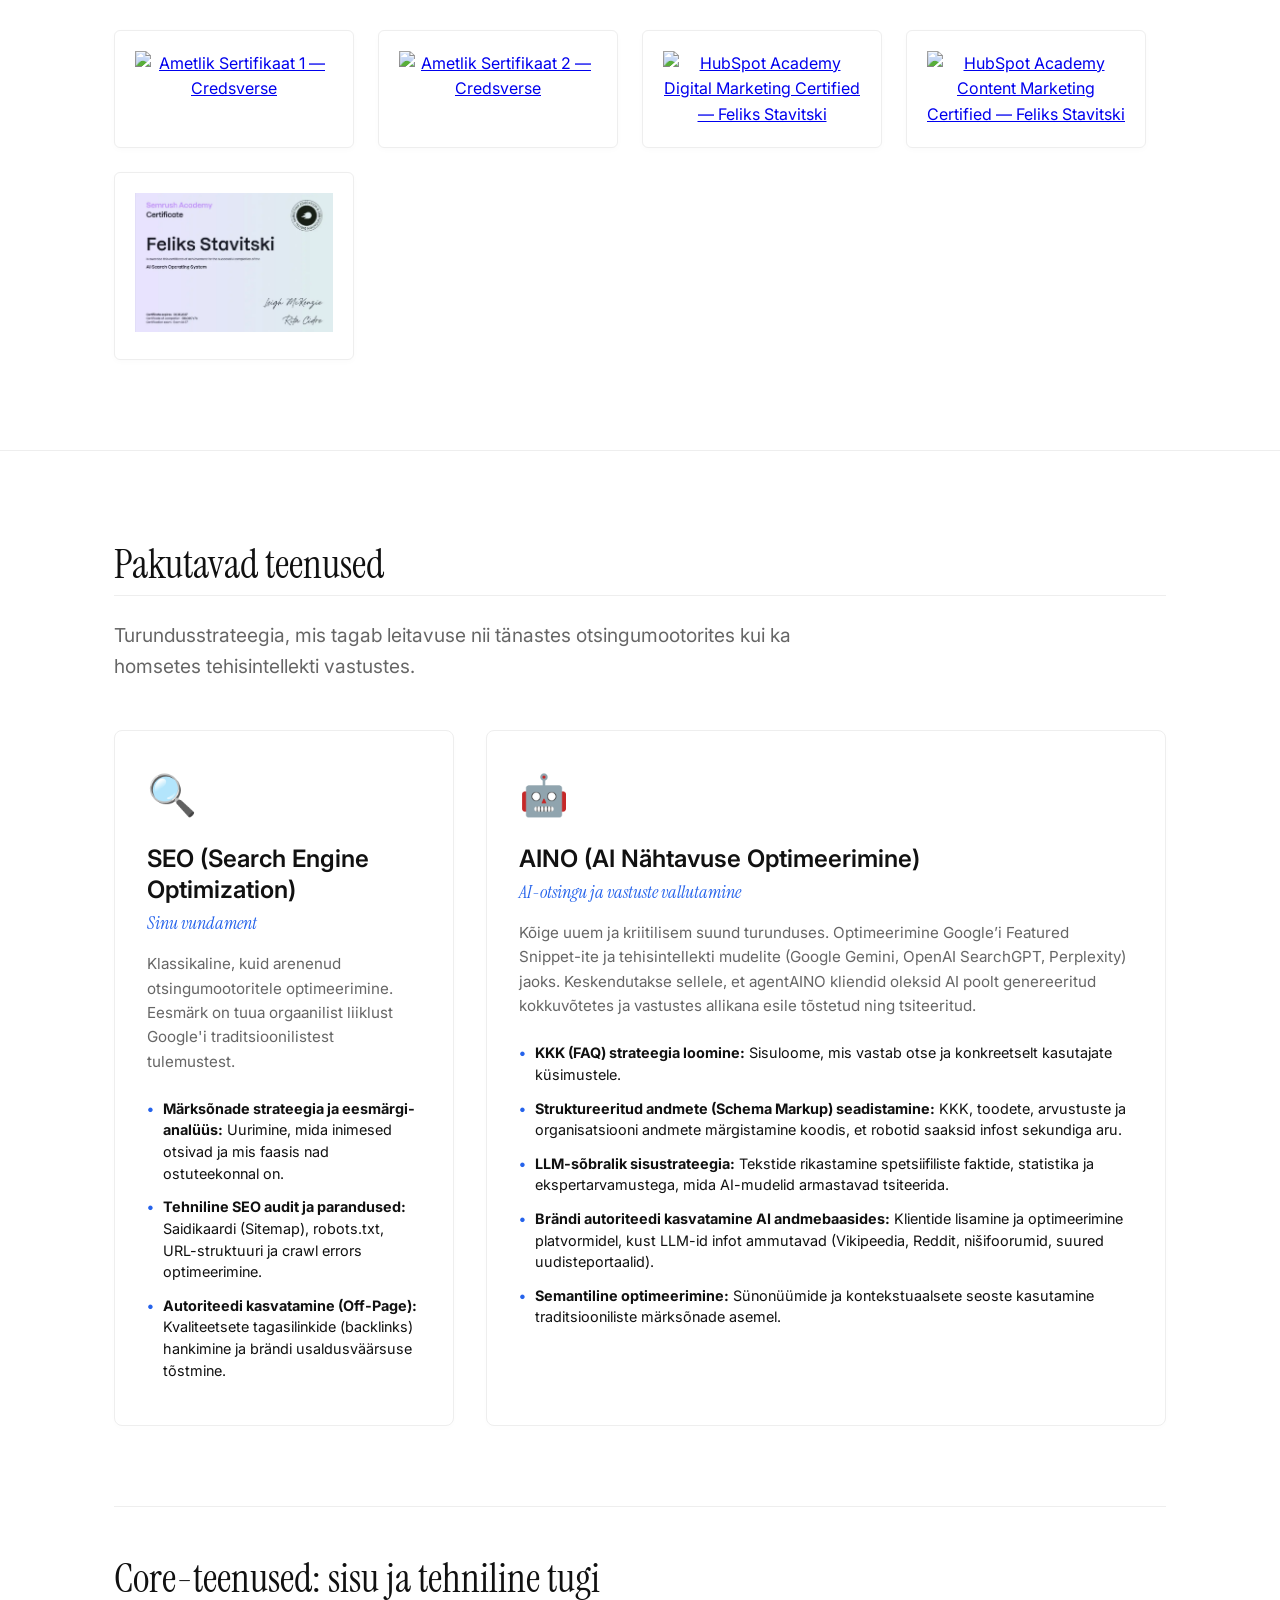
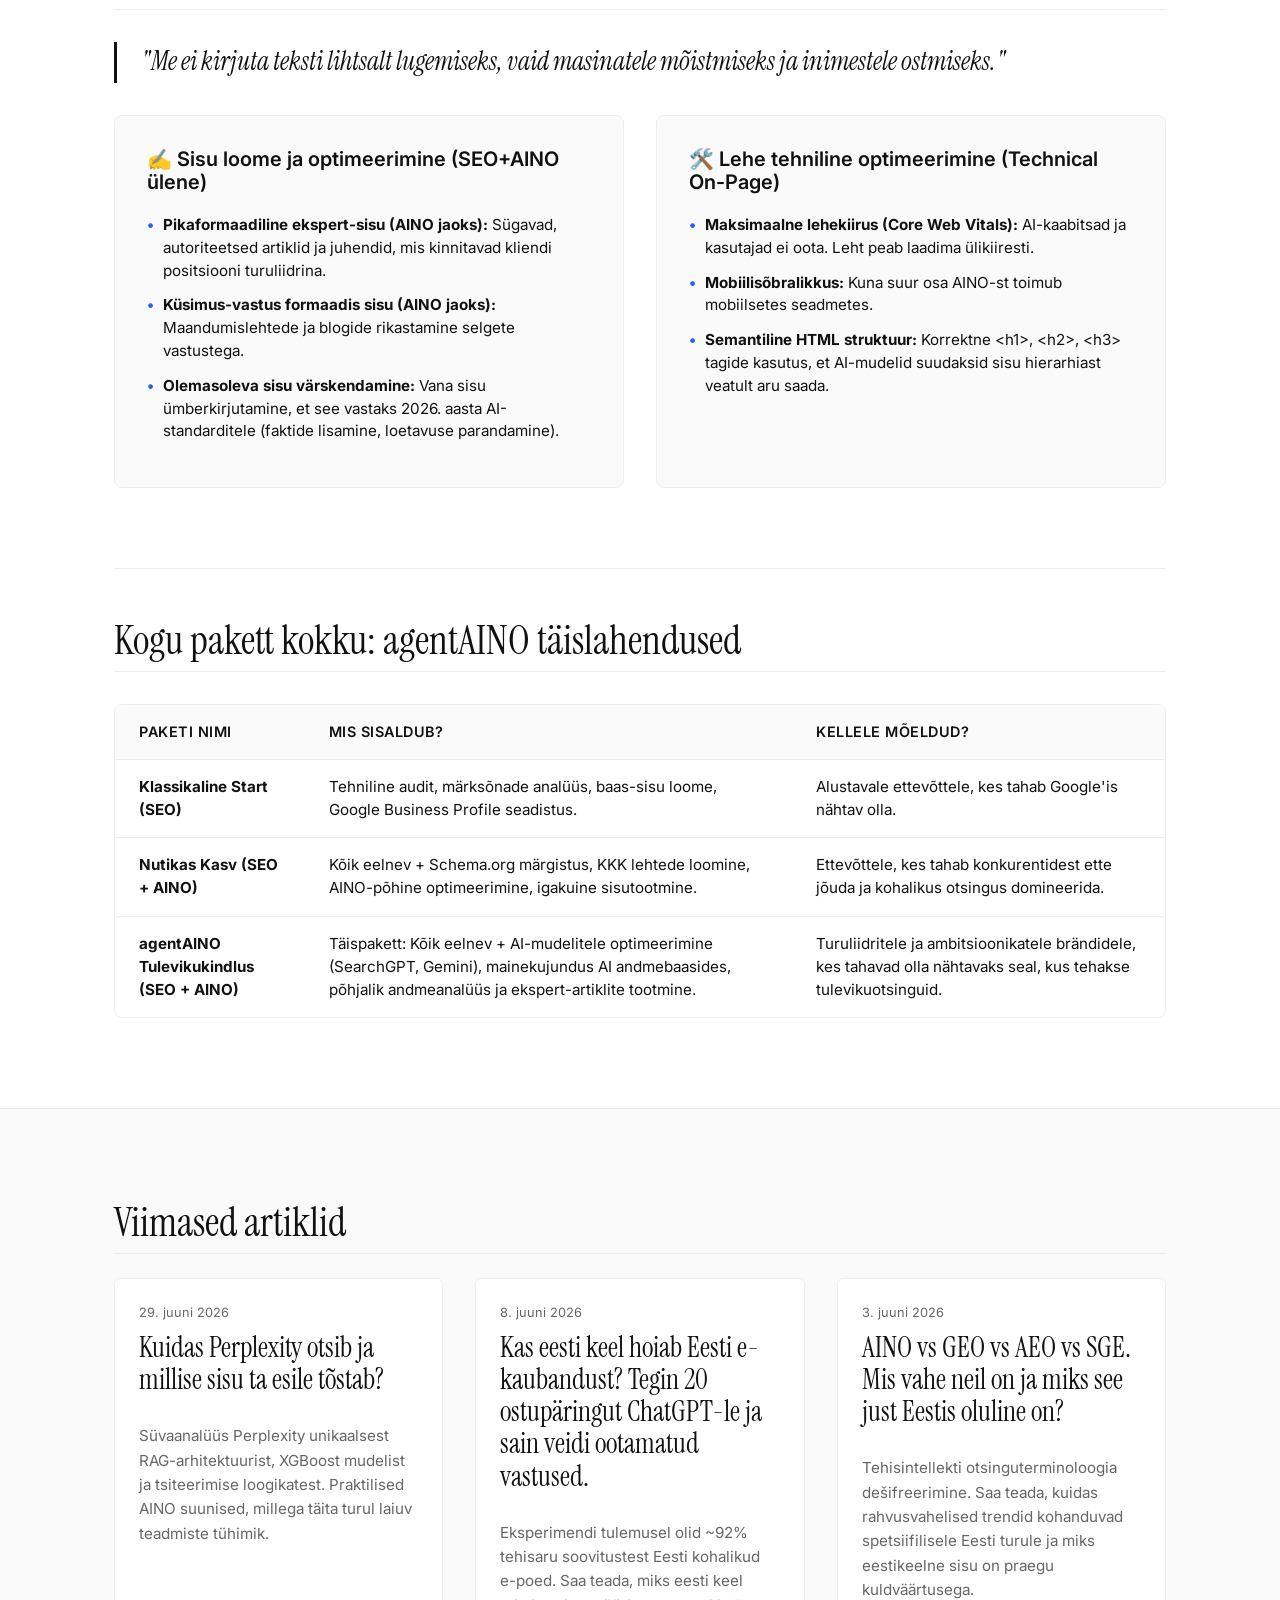
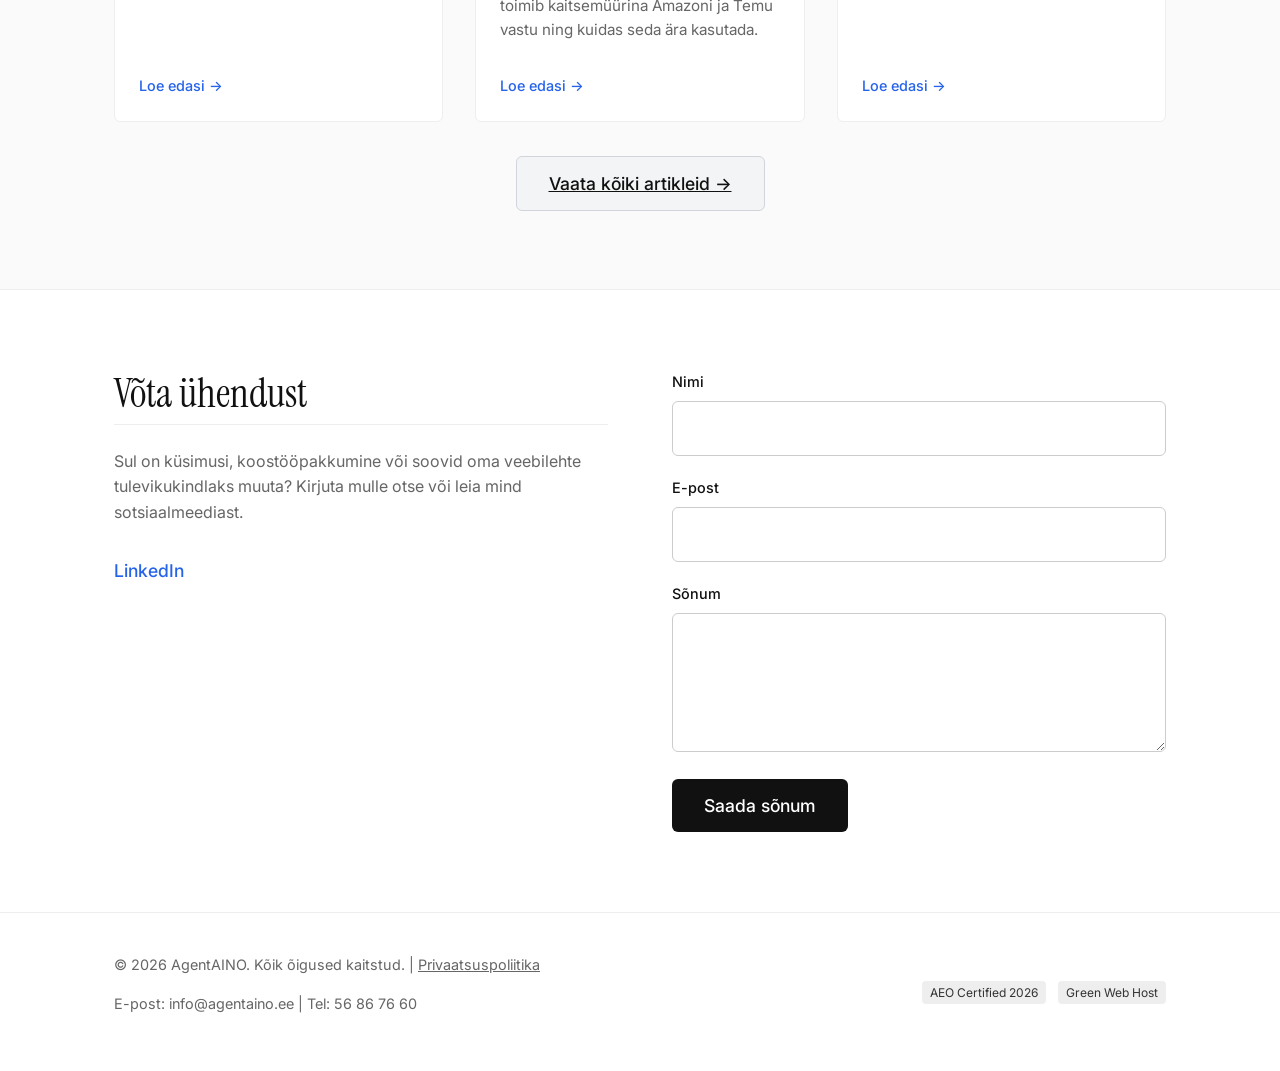
==== commit 6ba9db3d: "Update index.html" ====
--- a/index.html
+++ b/index.html
@@ -4,7 +4,7 @@
     <meta charset="UTF-8">
     <meta name="viewport" content="width=device-width, initial-scale=1.0">
     <title>AgentAINO | Feliks Stavitski</title>
-    <meta name="description" content="Kuidas mõjutada AI-d, et kliendid sind sealt leiaks. Feliks Stavitski aitab su ettevõttel teha end nähtavaks AI vastustes (AINO).">
+    <meta name="description" content="Kuidas Mõjutada AI-d, et kliendid sind sealt leiaks. Feliks Stavitski aitab su ettevõttel teha end nähtavaks AI vastustes (AINO).">
     
     <!-- 1. GOOGLE SEARCH CONSOLE KINNITUS -->
     <meta name="google-site-verification" content="PANE_SINU_GOOGLE_SEARCH_CONSOLE_KOOD_SIIN" />
@@ -60,7 +60,7 @@
     <!-- Stiilifail -->
     <link rel="stylesheet" href="style.css">
 
-    <!-- AEO/GEO Struktureeritud andmed (JSON-LD) -->
+    <!-- AI/LLM TÄIENDATUD SEMANTILINE STRUKTUREERITUD ANDMESTIK (JSON-LD) -->
     <script type="application/ld+json">
     {
       "@context": "https://schema.org",
@@ -74,8 +74,24 @@
       "url": "https://agentaino.ee",
       "image": "https://agentaino.ee/assets/AgentAINO_Feliks%20Stavitski.webp",
       "description": "Interneti turunduse ja SEO ekspert 20-aastase kogemusega, kes on keskendunud AI Nähtavuse Optimeerimisele (AINO).",
+      "knowsAbout": [
+        "AI Nähtavuse Optimeerimine",
+        "AINO",
+        "Generative Engine Optimization",
+        "GEO",
+        "Answer Engine Optimization",
+        "AEO",
+        "Search Engine Optimization",
+        "SEO",
+        "Digital Marketing",
+        "Local SEO",
+        "E-commerce Marketing"
+      ],
       "sameAs": [
-        "https://www.linkedin.com/in/feliksstavitski/"
+        "https://www.linkedin.com/in/feliksstavitski/",
+        "https://www.aripaev.ee/arvamused/2026/04/08/feliks-stavitski-laseme-tehisarul-riigi-ara-automatiseerida",
+        "https://www.bestmarketing.ee/arvamused/2025/11/05/feliks-stavitski-kuidas-ai-voiks-muuta-eesti-vaikeettevotete-eksporti",
+        "https://geenius.delfi.ee/artikkel/120513293/milliseid-numbreid-tuleb-veebilehe-analuutikas-kindlasti-jalgida"
       ]
     }
     </script>
@@ -94,7 +110,6 @@
                 <span></span>
             </button>
 
-            <!-- UUENDATUD NAVIGATSIOON: Lisatud "Paketid" -->
             <nav class="main-nav">
                 <a href="#minu-lugu">Minu lugu</a>
                 <a href="#tunnustused">Tunnustused</a>
@@ -189,6 +204,7 @@
                 <p class="section-lead">Turundusstrateegia, mis tagab leitavuse nii tänastes otsingumootorites kui ka homsetes tehisintellekti vastustes.</p>
                 
                 <div class="services-pillars">
+                    <!-- SEO tulp -->
                     <div class="pillar-card">
                         <div class="pillar-icon">🔍</div>
                         <h3>SEO (Search Engine Optimization) <br><span>Sinu vundament</span></h3>
@@ -200,6 +216,7 @@
                         </ul>
                     </div>
 
+                    <!-- AINO tulp -->
                     <div class="pillar-card">
                         <div class="pillar-icon">🤖</div>
                         <h3>AINO (AI Nähtavuse Optimeerimine) <br><span>AI-otsingu ja vastuste vallutamine</span></h3>
@@ -277,13 +294,21 @@
             </div>
         </section>
 
-        <!-- Blogi Sektsioon (3 viimast kõige värskemat lugu) -->
+        <!-- Blogi Sektsioon (3 viimast kõige värskemat lugu seisuga 29. Juuni 2026) -->
         <section id="blogi" class="blog-section">
             <div class="container">
                 <h2>Viimased artiklid</h2>
                 <div class="blog-grid">
                     
-                    <!-- Artikkel 1 -->
+                    <!-- Artikkel 1 (UUS) -->
+                    <article class="blog-card">
+                        <span class="blog-date">29. juuni 2026</span>
+                        <h3><a href="blogi/kuidas-perplexity-otsib.html">Kuidas Perplexity otsib ja millise sisu ta esile tõstab?</a></h3>
+                        <p>Süvaanalüüs Perplexity unikaalsest RAG-arhitektuurist, XGBoost mudelist ja tsiteerimise loogikatest. Praktilised AINO suunised, millega täita turul laiuv teadmiste tühimik.</p>
+                        <a href="blogi/kuidas-perplexity-otsib.html" class="read-more">Loe edasi &rarr;</a>
+                    </article>
+
+                    <!-- Artikkel 2 -->
                     <article class="blog-card">
                         <span class="blog-date">8. juuni 2026</span>
                         <h3><a href="blogi/eesti-keel-hoiab-eesti-kaubandust.html">Kas eesti keel hoiab Eesti e-kaubandust? Tegin 20 ostupäringut ChatGPT-le ja sain veidi ootamatud vastused.</a></h3>
@@ -291,20 +316,12 @@
                         <a href="blogi/eesti-keel-hoiab-eesti-kaubandust.html" class="read-more">Loe edasi &rarr;</a>
                     </article>
 
-                    <!-- Artikkel 2 -->
+                    <!-- Artikkel 3 -->
                     <article class="blog-card">
                         <span class="blog-date">3. juuni 2026</span>
                         <h3><a href="blogi/aino-vs-geo-aeo-sge.html">AINO vs GEO vs AEO vs SGE. Mis vahe neil on ja miks see just Eestis oluline on?</a></h3>
                         <p>Tehisintellekti otsinguterminoloogia dešifreerimine. Saa teada, kuidas rahvusvahelised trendid kohanduvad spetsiifilisele Eesti turule ja miks eestikeelne sisu on praegu kuldväärtusega.</p>
                         <a href="blogi/aino-vs-geo-aeo-sge.html" class="read-more">Loe edasi &rarr;</a>
-                    </article>
-
-                    <!-- Artikkel 3 -->
-                    <article class="blog-card">
-                        <span class="blog-date">2. juuni 2026</span>
-                        <h3><a href="blogi/seo-on-surnud.html">SEO on surnud? Ei - aga reeglid on muutunud</a></h3>
-                        <p>Tehisintellekt ja vestlusrobotid muudavad põhjalikult viisi, kuidas inimesed infot otsivad. Saa teada, miks klassikalisest SEO-st enam ei piisa ja mis on selle järgmine loogiline samm.</p>
-                        <a href="blogi/seo-on-surnud.html" class="read-more">Loe edasi &rarr;</a>
                     </article>
 
                 </div>
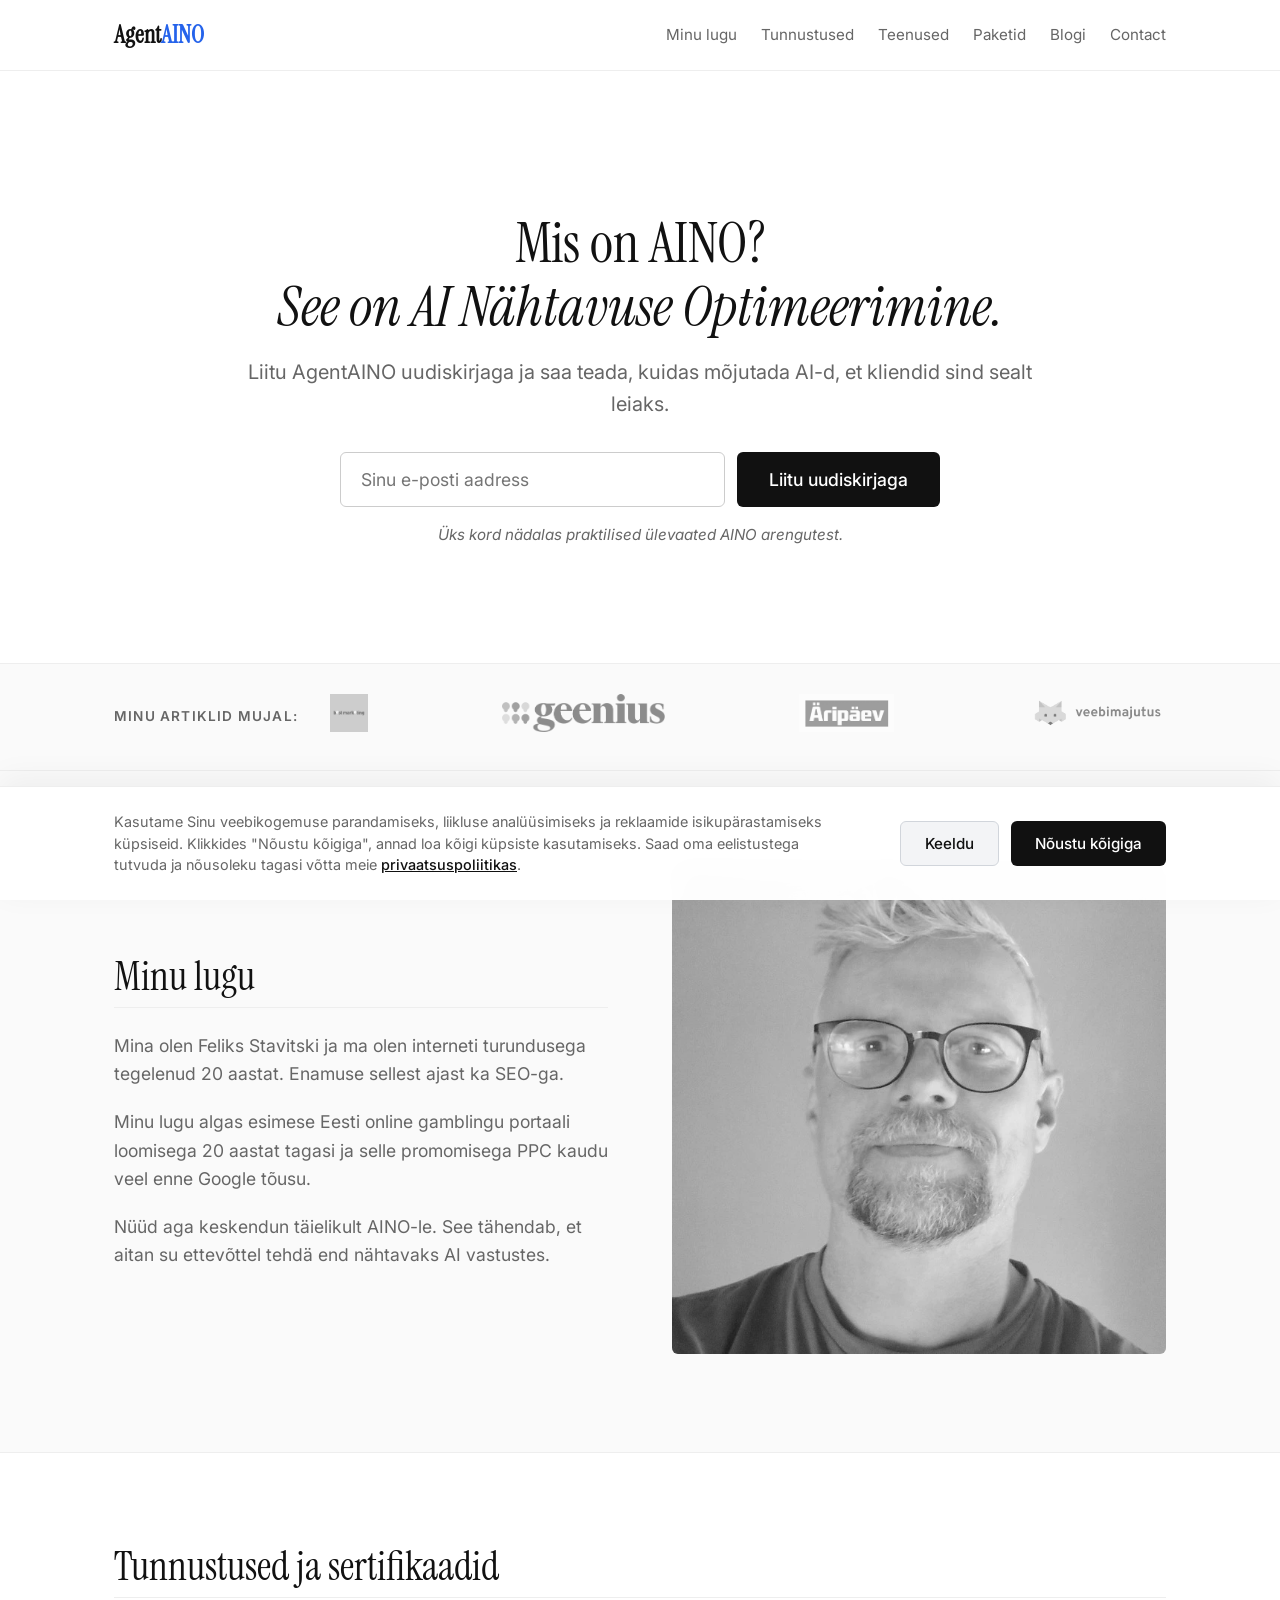
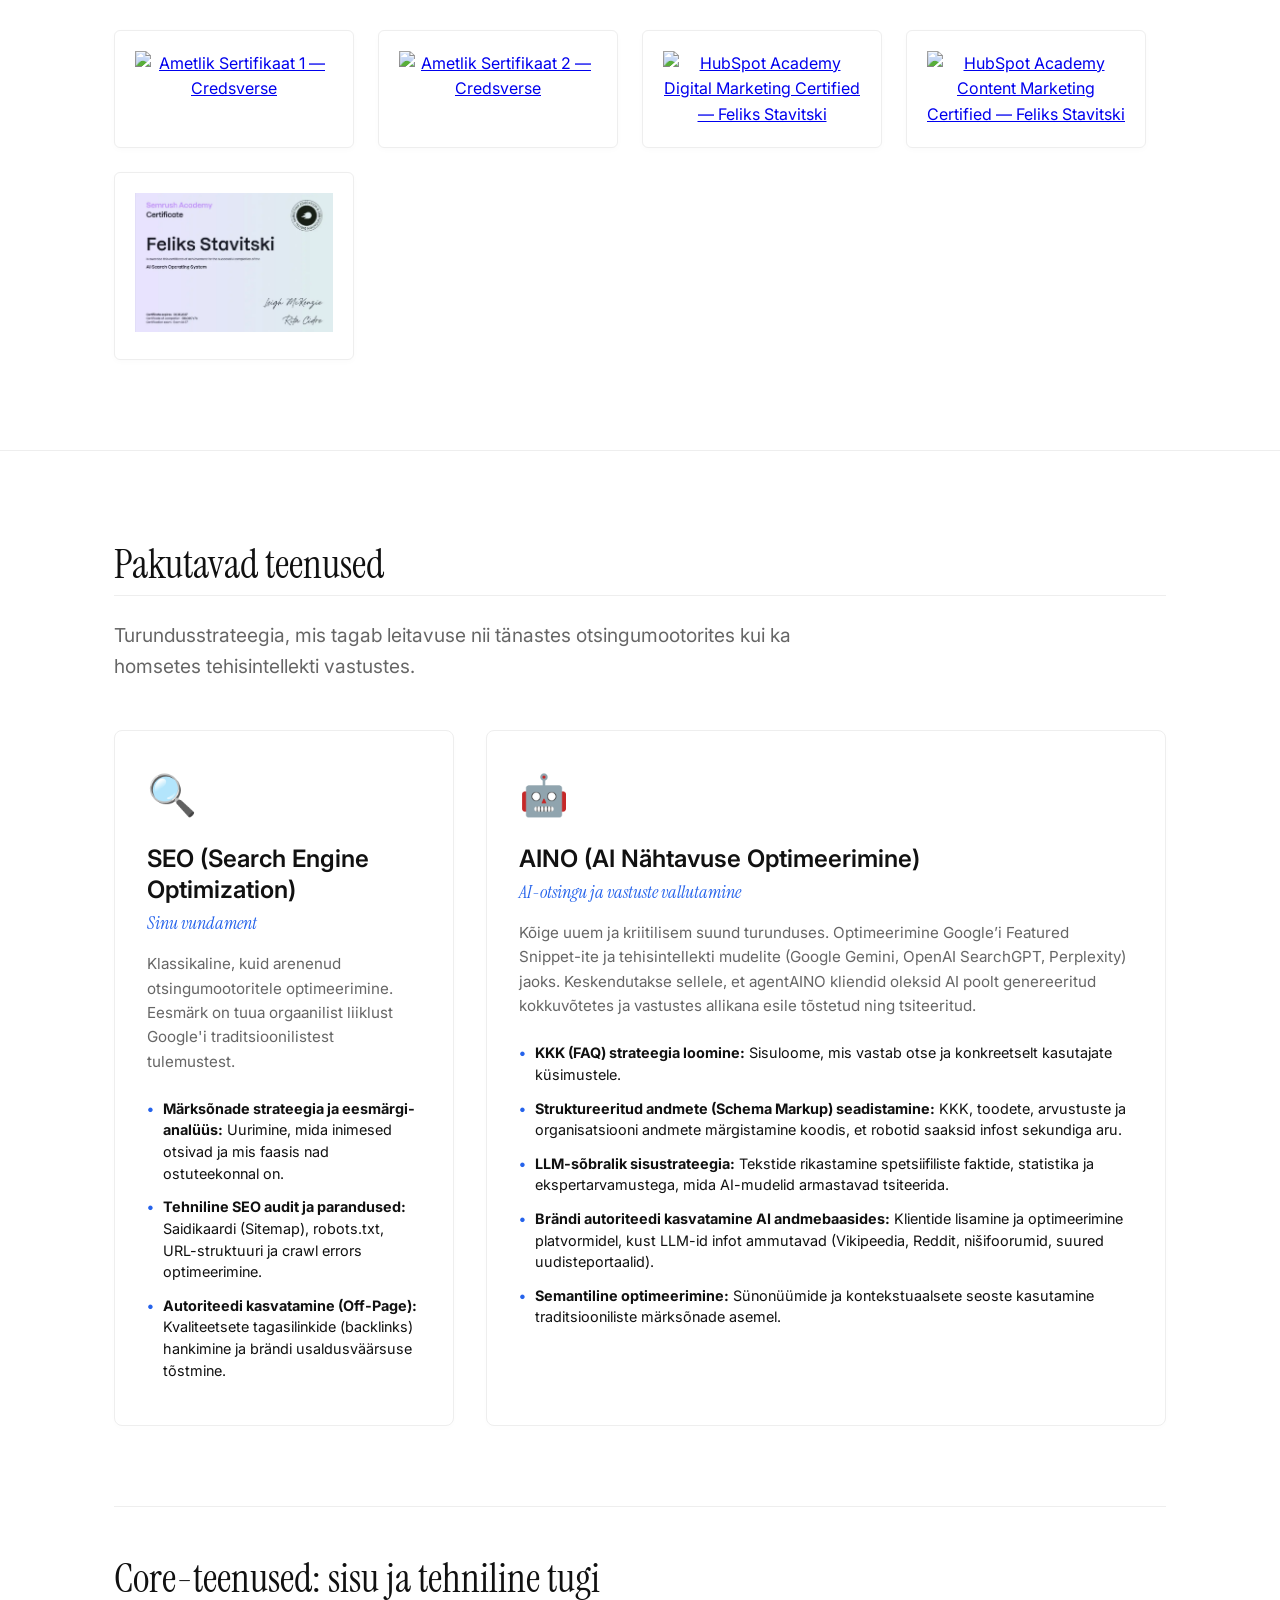
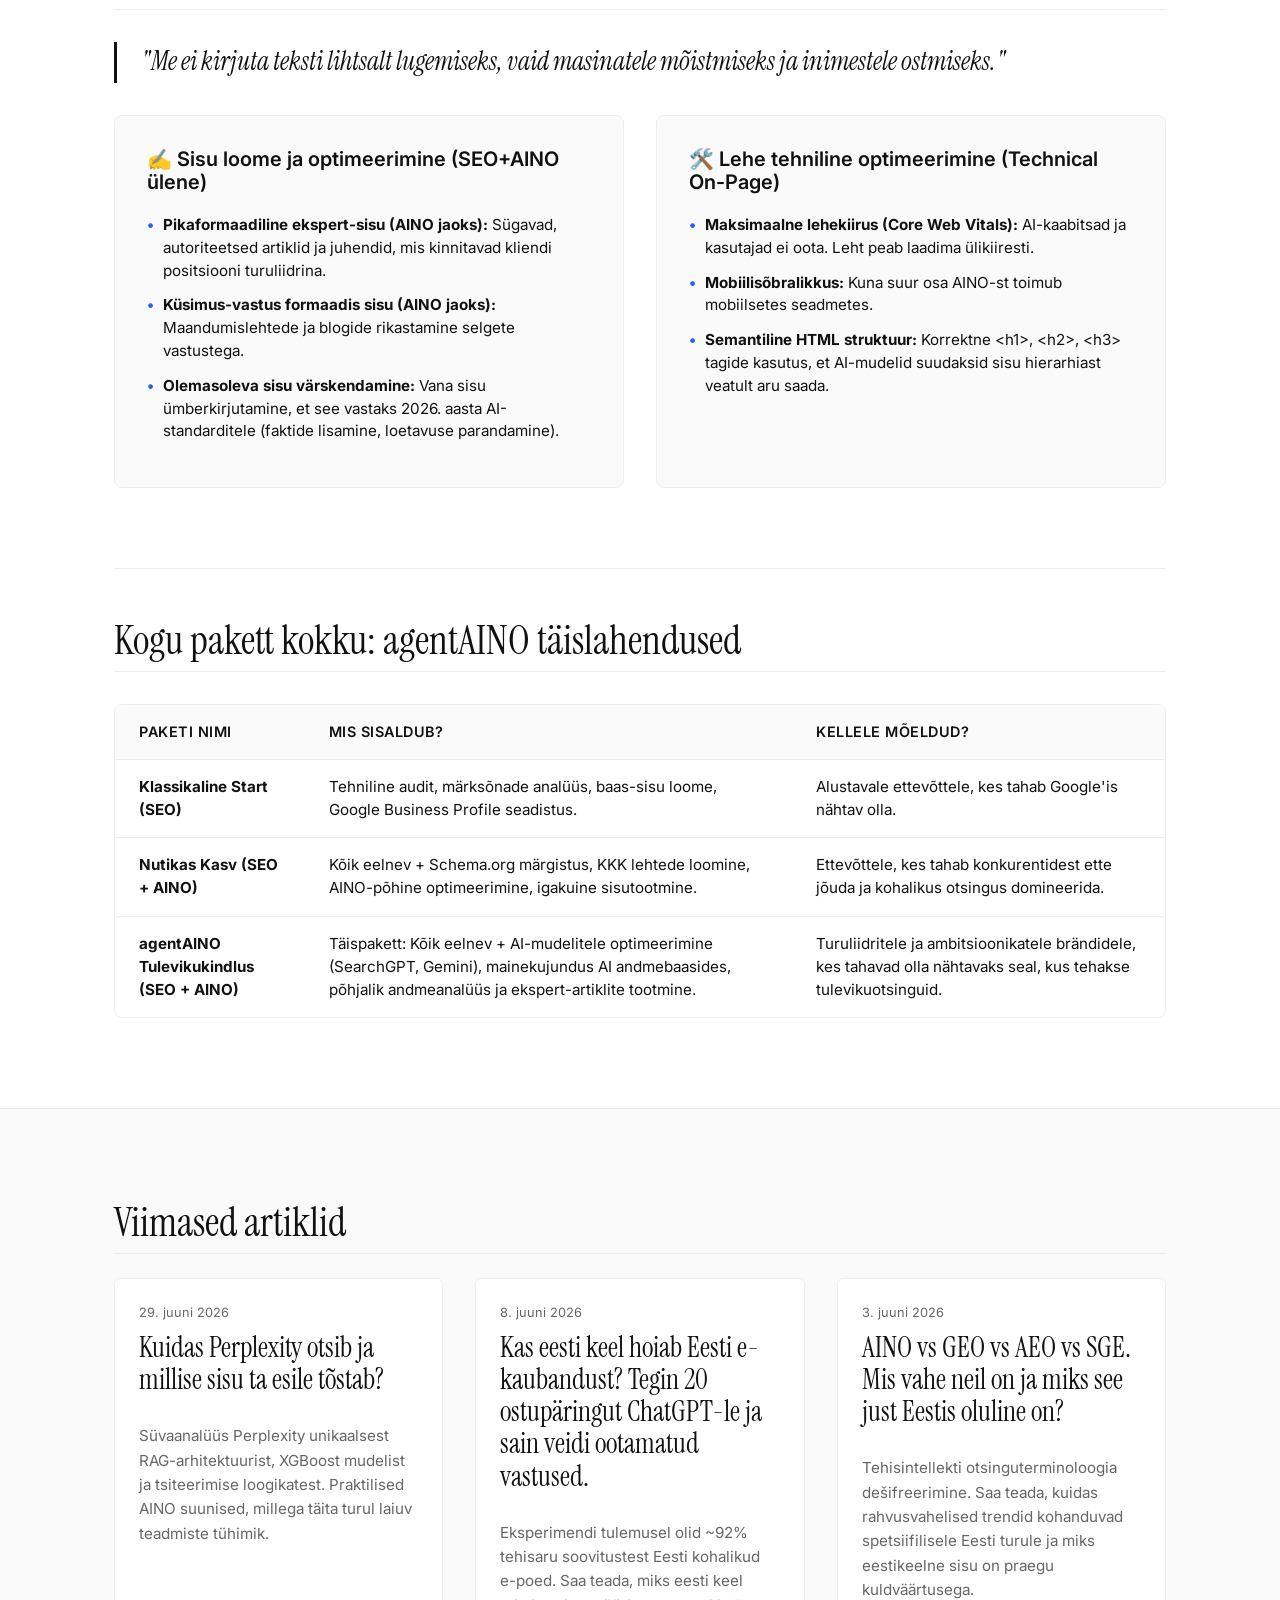
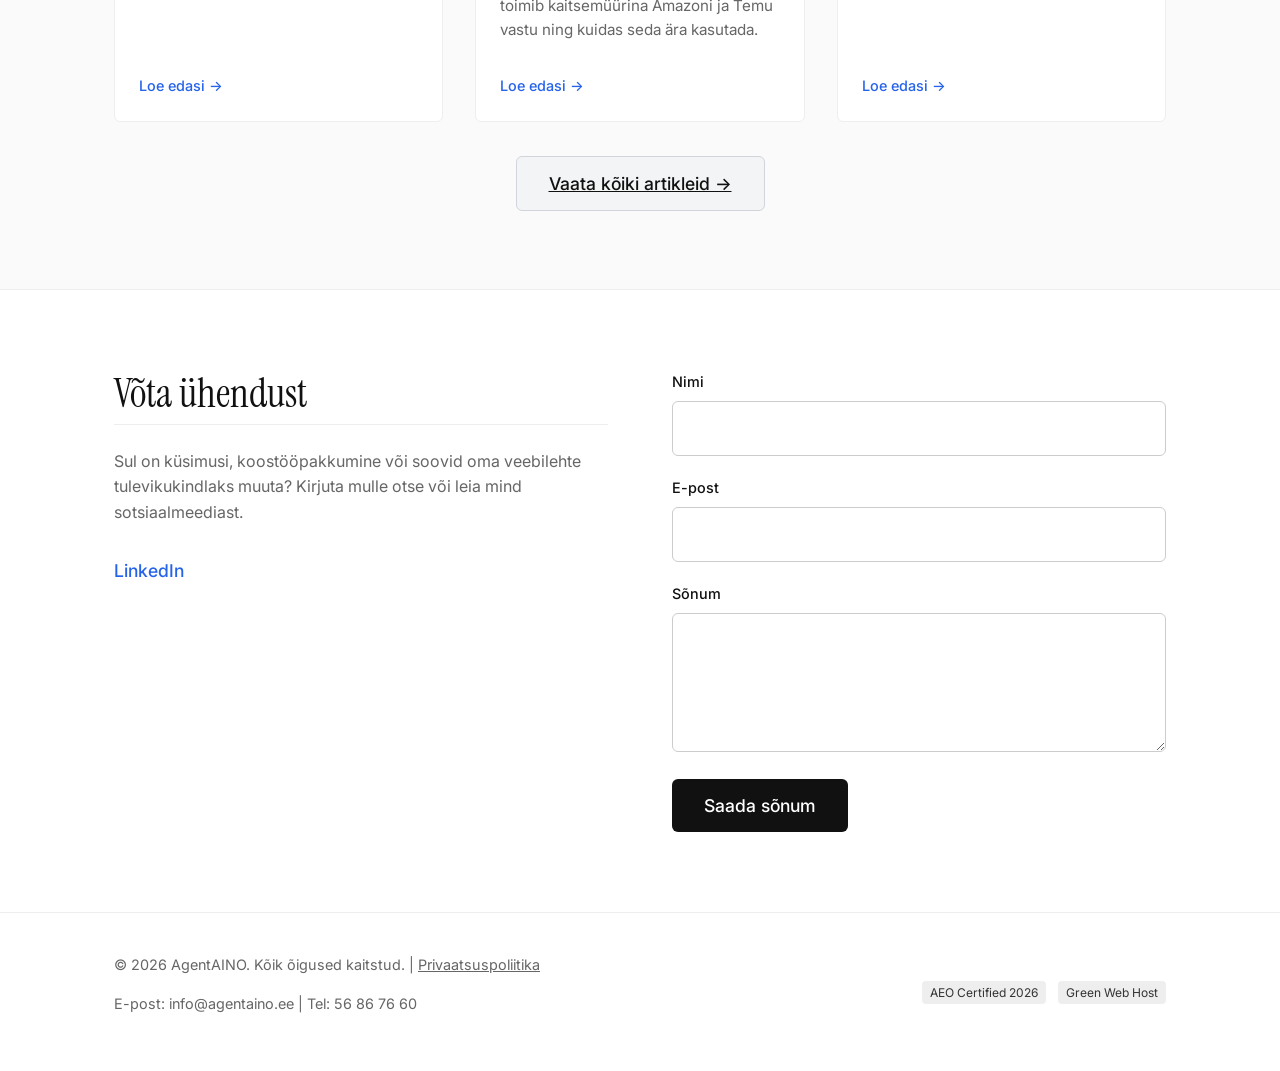
==== commit a94ada8a: "Update index.html" ====
--- a/index.html
+++ b/index.html
@@ -4,7 +4,7 @@
     <meta charset="UTF-8">
     <meta name="viewport" content="width=device-width, initial-scale=1.0">
     <title>AgentAINO | Feliks Stavitski</title>
-    <meta name="description" content="Kuidas Mõjutada AI-d, et kliendid sind sealt leiaks. Feliks Stavitski aitab su ettevõttel teha end nähtavaks AI vastustes (AINO).">
+    <meta name="description" content="Kuidas mõjutada AI-d, et kliendid sind sealt leiaks. Feliks Stavitski aitab su ettevõttel teha end nähtavaks AI vastustes (AINO).">
     
     <!-- 1. GOOGLE SEARCH CONSOLE KINNITUS -->
     <meta name="google-site-verification" content="PANE_SINU_GOOGLE_SEARCH_CONSOLE_KOOD_SIIN" />
@@ -103,7 +103,6 @@
         <div class="container header-container">
             <a href="#" class="logo">Agent<span>AINO</span></a>
             
-            <!-- Burger Menüü Nupp -->
             <button class="menu-toggle" aria-label="Ava menüü" aria-expanded="false">
                 <span></span>
                 <span></span>
@@ -116,13 +115,13 @@
                 <a href="#teenused">Teenused</a>
                 <a href="teenused/kohalikule-ettevotjale.html">Paketid</a>
                 <a href="#blogi">Blogi</a>
-                <a href="#kontakt">Kontakt</a>
+                <a href="#kontakt">Contact</a>
             </nav>
         </div>
     </header>
 
     <main>
-        <!-- Hero Sektsioon (Uudiskiri) -->
+        <!-- Hero Sektsioon -->
         <section class="hero-section">
             <div class="container hero-container">
                 <h1>Mis on AINO? <br><em>See on AI Nähtavuse Optimeerimine.</em></h1>
@@ -165,7 +164,7 @@
                     <h2>Minu lugu</h2>
                     <p>Mina olen Feliks Stavitski ja ma olen interneti turundusega tegelenud 20 aastat. Enamuse sellest ajast ka SEO-ga.</p>
                     <p>Minu lugu algas esimese Eesti online gamblingu portaali loomisega 20 aastat tagasi ja selle promomisega PPC kaudu veel enne Google tõusu.</p>
-                    <p>Nüüd aga keskendun täielikult AINO-le. See tähendab, et aitan su ettevõttel teha end nähtavaks AI vastustes.</p>
+                    <p>Nüüd aga keskendun täielikult AINO-le. See tähendab, et aitan su ettevõttel tehdä end nähtavaks AI vastustes.</p>
                 </div>
                 <div class="about-image">
                     <img src="assets/AgentAINO_Feliks%20Stavitski.webp" alt="Feliks Stavitski — AI nähtavuse optimeerimise (AINO) ja GEO ekspert, AgentAINO asutaja" loading="lazy">
@@ -204,7 +203,6 @@
                 <p class="section-lead">Turundusstrateegia, mis tagab leitavuse nii tänastes otsingumootorites kui ka homsetes tehisintellekti vastustes.</p>
                 
                 <div class="services-pillars">
-                    <!-- SEO tulp -->
                     <div class="pillar-card">
                         <div class="pillar-icon">🔍</div>
                         <h3>SEO (Search Engine Optimization) <br><span>Sinu vundament</span></h3>
@@ -216,7 +214,6 @@
                         </ul>
                     </div>
 
-                    <!-- AINO tulp -->
                     <div class="pillar-card">
                         <div class="pillar-icon">🤖</div>
                         <h3>AINO (AI Nähtavuse Optimeerimine) <br><span>AI-otsingu ja vastuste vallutamine</span></h3>
@@ -233,7 +230,6 @@
                     </div>
                 </div>
 
-                <!-- Core-teenused -->
                 <div class="core-services-block">
                     <h2>Core-teenused: sisu ja tehniline tugi</h2>
                     <blockquote class="services-quote">"Me ei kirjuta teksti lihtsalt lugemiseks, vaid masinatele mõistmiseks ja inimestele ostmiseks."</blockquote>
@@ -258,7 +254,6 @@
                     </div>
                 </div>
 
-                <!-- Täislahendused / Paketid -->
                 <div class="packages-block">
                     <h2>Kogu pakett kokku: agentAINO täislahendused</h2>
                     <div class="table-container">
@@ -294,13 +289,13 @@
             </div>
         </section>
 
-        <!-- Blogi Sektsioon (3 viimast kõige värskemat lugu seisuga 29. Juuni 2026) -->
+        <!-- Blogi Sektsioon (3 viimast kõige värskemat lugu) -->
         <section id="blogi" class="blog-section">
             <div class="container">
                 <h2>Viimased artiklid</h2>
                 <div class="blog-grid">
                     
-                    <!-- Artikkel 1 (UUS) -->
+                    <!-- Artikkel 1 -->
                     <article class="blog-card">
                         <span class="blog-date">29. juuni 2026</span>
                         <h3><a href="blogi/kuidas-perplexity-otsib.html">Kuidas Perplexity otsib ja millise sisu ta esile tõstab?</a></h3>
@@ -356,6 +351,9 @@
                         <label for="message">Sõnum</label>
                         <textarea id="message" name="sonum" rows="5" required></textarea>
                     </div>
+                    <div class="form-group" style="display:none;">
+                        <input type="text" name="_honey" style="display:none">
+                    </div>
                     <button type="submit" class="btn">Saada sõnum</button>
                 </form>
             </div>
